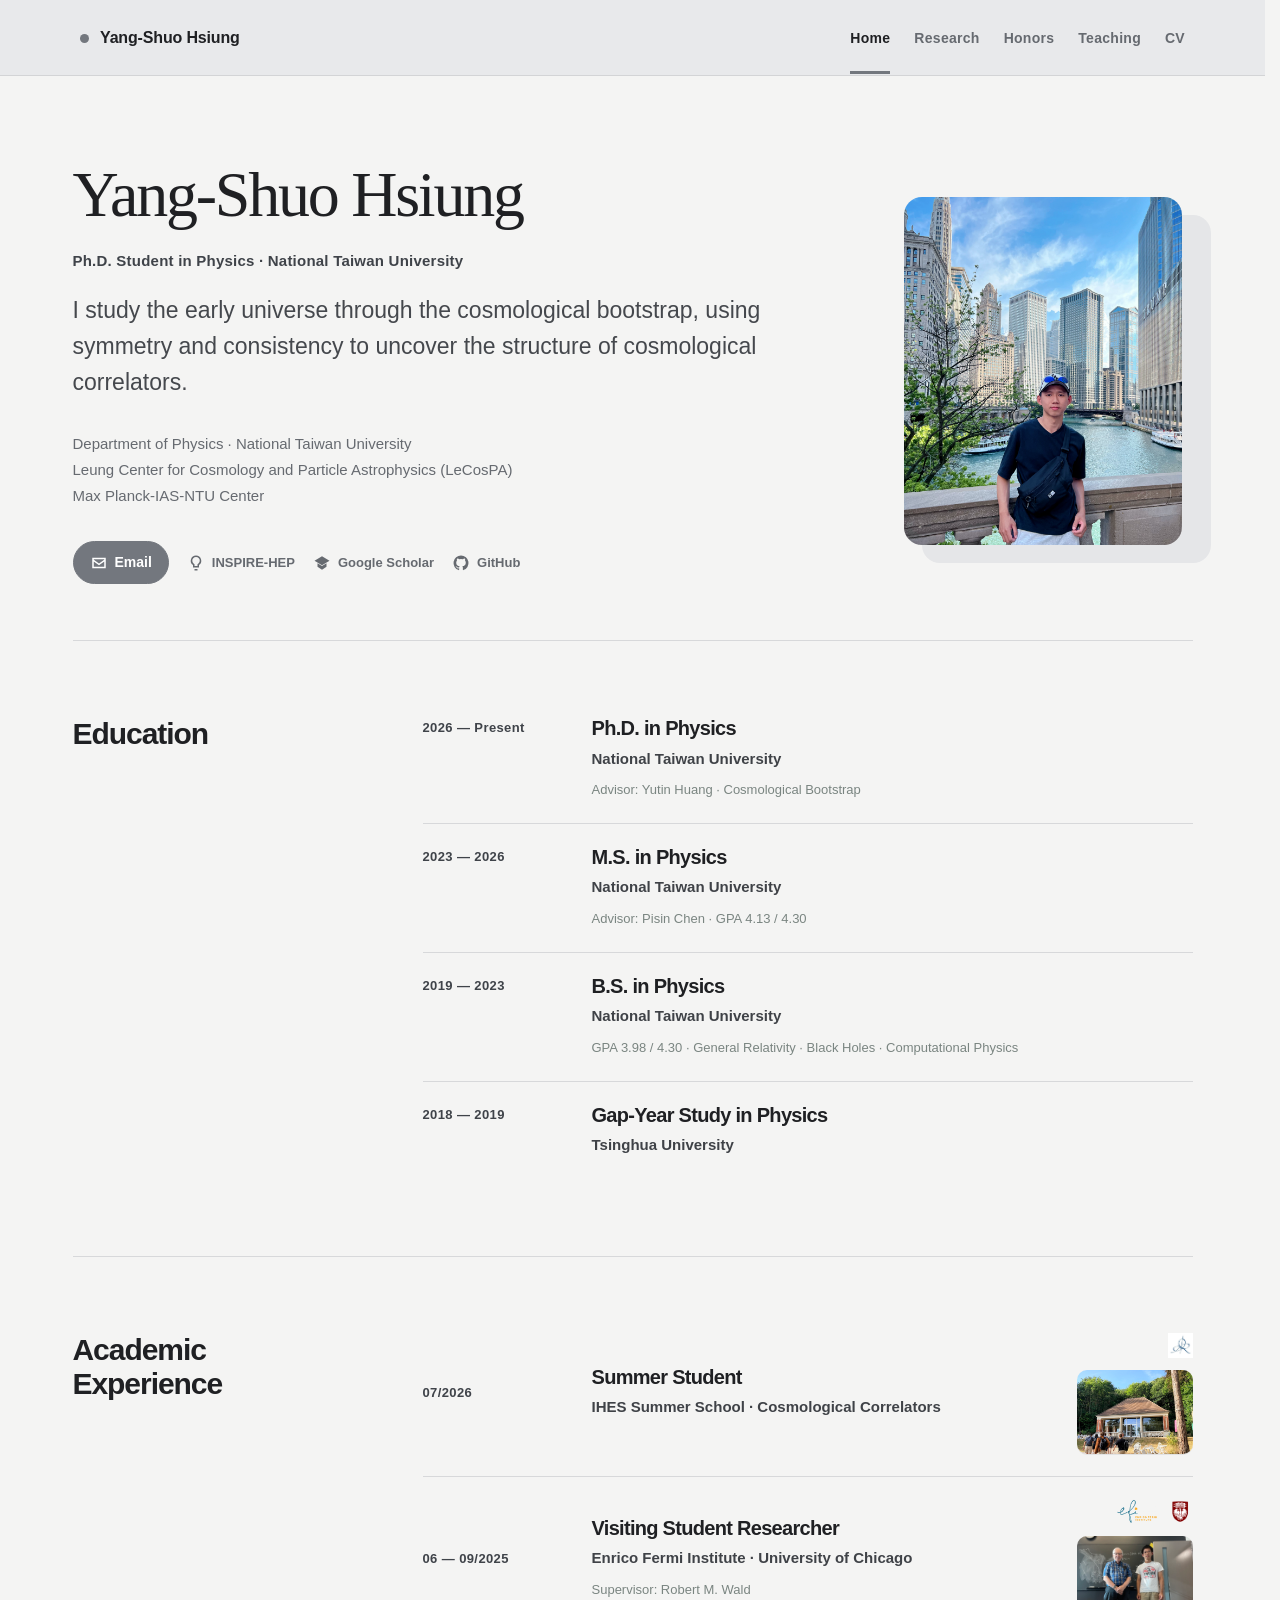
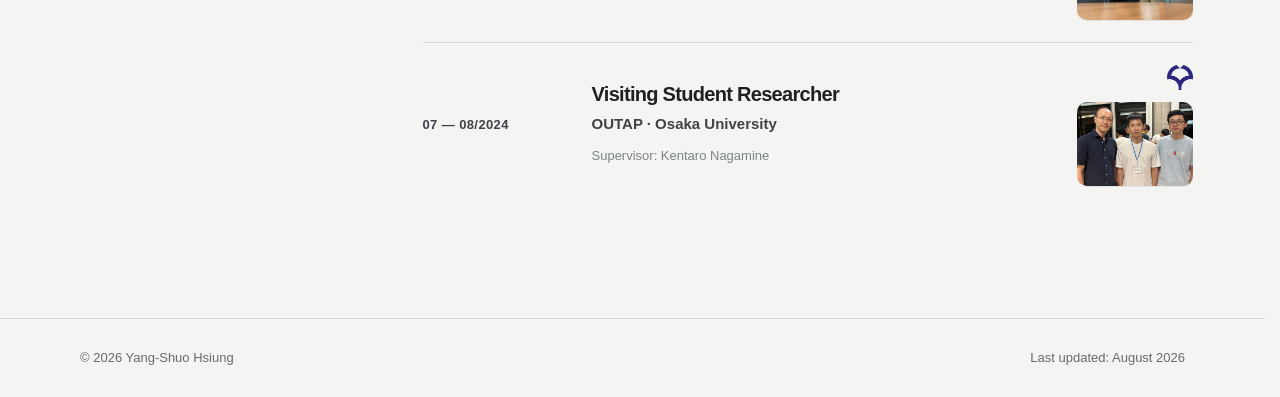
==== index.html @ 0e53c03a "Add accessible image previews and simplify research" ====
<!DOCTYPE html>
<html lang="en">
<head>
    <meta charset="UTF-8">
    <meta name="viewport" content="width=device-width, initial-scale=1.0">
    <meta name="description" content="Yang-Shuo Hsiung — theoretical physics, cosmological bootstrap, quantum field theory, and gravity.">
    <link rel="canonical" href="https://physhsiung.github.io/">
    <meta property="og:type" content="website">
    <meta property="og:title" content="Yang-Shuo Hsiung | Theoretical Physics &amp; Cosmology">
    <meta property="og:description" content="Ph.D. student working on cosmological bootstrap, quantum field theory, and gravity.">
    <meta property="og:url" content="https://physhsiung.github.io/">
    <meta property="og:image" content="https://physhsiung.github.io/images/home/profile.png">
    <meta name="twitter:card" content="summary">
    <title>Yang-Shuo Hsiung</title>
    <link rel="stylesheet" href="style.css?v=20260807-1">
    <script src="site.js?v=20260807-1" defer></script>
</head>
<body>
<a class="skip-link" href="#main-content">Skip to content</a>
<header class="site-header">
    <a href="/" class="site-name">Yang-Shuo Hsiung</a>
    <nav class="navbar" aria-label="Main navigation">
        <a href="/" class="is-active" aria-current="page">Home</a>
        <a href="research.html">Research</a>
        <a href="honors.html">Honors</a>
        <a href="teaching.html">Teaching</a>
        <a href="cv.html">CV</a>
    </nav>
</header>

<main class="content" id="main-content">
    <section class="hero">
        <div class="hero-text">
            <h1>Yang-Shuo Hsiung</h1>
            <p class="academic-role">Ph.D. Student in Physics · National Taiwan University</p>
            <p class="hero-lead">I study the early universe through the cosmological bootstrap, using symmetry and consistency to uncover the structure of cosmological correlators.</p>
            <p class="hero-meta">
                Department of Physics · National Taiwan University<br>
                Leung Center for Cosmology and Particle Astrophysics (LeCosPA)<br>
                Max Planck-IAS-NTU Center
            </p>
            <div class="link-row profile-links">
                <a class="button primary icon-link" href="mailto:physhsiung@gmail.com"><svg viewBox="0 0 24 24" aria-hidden="true"><path d="M3 5h18v14H3V5Zm2 2v.5l7 5 7-5V7H5Zm14 10V10l-7 5-7-5v7h14Z"/></svg><span>Email</span></a>
                <a class="icon-link" href="https://inspirehep.net/authors/3087508?ui-citation-summary=true" aria-label="INSPIRE-HEP profile"><svg viewBox="0 0 24 24" aria-hidden="true"><path d="M12 2a7 7 0 0 0-4 12.74V18h8v-3.26A7 7 0 0 0 12 2Zm2 11.56V16h-4v-2.44l-.9-.6A5 5 0 1 1 14.9 13l-.9.56ZM10 20h4v2h-4v-2Z"/></svg><span>INSPIRE-HEP</span></a>
                <a class="icon-link" href="https://scholar.google.com/citations?user=X8Riyq4AAAAJ&amp;hl=en" aria-label="Google Scholar profile"><svg viewBox="0 0 24 24" aria-hidden="true"><path d="m12 3 10 6-10 6L2 9l10-6Zm-6 9.4V17l6 4 6-4v-4.6l-6 3.6-6-3.6Z"/></svg><span>Google Scholar</span></a>
                <a class="icon-link" href="https://github.com/physhsiung" aria-label="GitHub profile"><svg viewBox="0 0 24 24" aria-hidden="true"><path d="M12 2a10 10 0 0 0-3.16 19.49c.5.09.68-.22.68-.48v-1.87c-2.78.6-3.37-1.18-3.37-1.18-.45-1.16-1.11-1.47-1.11-1.47-.91-.62.07-.61.07-.61 1 .07 1.54 1.03 1.54 1.03.9 1.53 2.34 1.09 2.91.83.09-.65.35-1.09.64-1.34-2.22-.25-4.56-1.11-4.56-4.94 0-1.09.39-1.98 1.03-2.68-.1-.25-.45-1.27.1-2.64 0 0 .84-.27 2.75 1.02A9.58 9.58 0 0 1 12 6.82a9.6 9.6 0 0 1 2.5.34c1.91-1.29 2.75-1.02 2.75-1.02.55 1.37.2 2.39.1 2.64.64.7 1.03 1.59 1.03 2.68 0 3.84-2.34 4.68-4.57 4.93.36.31.68.92.68 1.86v2.76c0 .27.18.58.69.48A10 10 0 0 0 12 2Z"/></svg><span>GitHub</span></a>
            </div>
        </div>
        <div class="profile-wrap">
            <img src="images/home/profile.png" class="profile-photo" alt="Portrait of Yang-Shuo Hsiung">
        </div>
    </section>

    <section class="profile-section">
        <header class="profile-section-heading">
            <h2>Education</h2>
        </header>
        <div class="resume-list">
            <article class="resume-item">
                <time>2026 — Present</time>
                <div><h3>Ph.D. in Physics</h3><p class="resume-institution">National Taiwan University</p><p class="resume-detail">Advisor: Yutin Huang · Cosmological Bootstrap</p></div>
            </article>
            <article class="resume-item">
                <time>2023 — 2026</time>
                <div><h3>M.S. in Physics</h3><p class="resume-institution">National Taiwan University</p><p class="resume-detail">Advisor: Pisin Chen · GPA 4.13 / 4.30</p></div>
            </article>
            <article class="resume-item">
                <time>2019 — 2023</time>
                <div><h3>B.S. in Physics</h3><p class="resume-institution">National Taiwan University</p><p class="resume-detail">GPA 3.98 / 4.30 · General Relativity · Black Holes · Computational Physics</p></div>
            </article>
            <article class="resume-item">
                <time>2018 — 2019</time>
                <div><h3>Gap-Year Study in Physics</h3><p class="resume-institution">Tsinghua University</p></div>
            </article>
        </div>
    </section>

    <section class="profile-section">
        <header class="profile-section-heading">
            <h2>Academic Experience</h2>
        </header>
        <div class="resume-list experience-list">
            <article class="resume-item has-experience-photo" tabindex="0">
                <time>07/2026</time>
                <div><h3>Summer Student</h3><p class="resume-institution">IHES Summer School · Cosmological Correlators</p></div>
                <div class="experience-media"><div class="experience-logos"><img src="images/home/IHES_logo.jpeg" alt="IHES logo"></div><button class="experience-photo-button" type="button" data-lightbox data-lightbox-src="images/home/ihes-lecture-hall.jpg" aria-label="View the IHES summer school photo larger"><img class="experience-photo" src="images/home/ihes-lecture-hall.jpg" width="900" height="1200" loading="lazy" alt="Participants approaching the IHES conference center"></button></div>
            </article>
            <article class="resume-item has-experience-photo" tabindex="0">
                <time>06 — 09/2025</time>
                <div><h3>Visiting Student Researcher</h3><p class="resume-institution">Enrico Fermi Institute · University of Chicago</p><p class="resume-detail">Supervisor: Robert M. Wald</p></div>
                <div class="experience-media"><div class="experience-logos two-logos"><img src="images/home/EFI_logo.png" alt="Enrico Fermi Institute logo"><img src="images/home/UChicago_logo.png" alt="University of Chicago logo"></div><button class="experience-photo-button" type="button" data-lightbox data-lightbox-src="images/home/ucts-wald.jpg" aria-label="View the University of Chicago photo larger"><img class="experience-photo" src="images/home/ucts-wald.jpg" width="1200" height="900" loading="lazy" alt="Yang-Shuo Hsiung with Robert Wald at the University of Chicago"></button></div>
            </article>
            <article class="resume-item has-experience-photo" tabindex="0">
                <time>07 — 08/2024</time>
                <div><h3>Visiting Student Researcher</h3><p class="resume-institution">OUTAP · Osaka University</p><p class="resume-detail">Supervisor: Kentaro Nagamine</p></div>
                <div class="experience-media"><div class="experience-logos"><img src="images/home/OsakaU_logo.png" alt="Osaka University logo"></div><button class="experience-photo-button" type="button" data-lightbox data-lightbox-src="images/home/osaka-outap-group.jpg" aria-label="View the Osaka University photo larger"><img class="experience-photo" src="images/home/osaka-outap-group.jpg" width="900" height="1200" loading="lazy" alt="Yang-Shuo Hsiung with the OUTAP group at Osaka University"></button></div>
            </article>
        </div>
    </section>
</main>

<footer class="site-footer"><span>© 2026 Yang-Shuo Hsiung</span><span>Last updated: August 2026</span></footer>
</body>
</html>
---- style.css ----
:root {
    --ink: #1f2023;
    --muted: #666a70;
    --paper: #f4f4f3;
    --surface: #ffffff;
    --line: #d7d8da;
    --accent: #73777e;
    --accent-dark: #3f4349;
    --accent-soft: #e5e6e8;
    --warm: #d58c52;
    --max-width: 1120px;
}

* { box-sizing: border-box; }

html {
    scroll-behavior: smooth;
    scrollbar-gutter: stable;
}

body {
    margin: 0;
    min-height: 100vh;
    background: var(--paper);
    color: var(--ink);
    font-family: Inter, ui-sans-serif, -apple-system, BlinkMacSystemFont, "Segoe UI", sans-serif;
    font-size: 17px;
    line-height: 1.7;
}

a {
    color: var(--accent-dark);
    text-decoration-thickness: 1px;
    text-underline-offset: 4px;
}

a:hover { color: var(--accent); }

.skip-link {
    position: fixed;
    top: 10px;
    left: 10px;
    z-index: 100;
    padding: 9px 14px;
    border-radius: 8px;
    background: var(--ink);
    color: white;
    font-size: 13px;
    font-weight: 750;
    text-decoration: none;
    transform: translateY(-160%);
}

.skip-link:focus { color: white; transform: translateY(0); }

a:focus-visible,
.honor-row:focus-visible {
    outline: 3px solid #4f5967;
    outline-offset: 4px;
}

.site-header {
    position: sticky;
    top: 0;
    z-index: 20;
    display: flex;
    align-items: center;
    justify-content: space-between;
    gap: 28px;
    min-height: 76px;
    padding: 0 max(28px, calc((100vw - var(--max-width)) / 2));
    background: rgba(231, 232, 234, .94);
    border-bottom: 1px solid rgba(31, 32, 35, .1);
    backdrop-filter: blur(16px);
    -webkit-backdrop-filter: blur(16px);
}

.site-name {
    color: var(--ink);
    font-size: 16px;
    font-weight: 760;
    letter-spacing: -.01em;
    text-decoration: none;
    white-space: nowrap;
}

.site-name::before {
    display: inline-block;
    width: 9px;
    height: 9px;
    margin-right: 11px;
    background: var(--accent);
    border-radius: 50%;
    content: "";
}

.navbar { display: flex; align-items: center; gap: 24px; }

.navbar a {
    position: relative;
    padding: 26px 0 23px;
    color: var(--muted);
    font-size: 14px;
    font-weight: 650;
    letter-spacing: .02em;
    text-decoration: none;
}

.navbar a:hover,
.navbar a.is-active { color: var(--ink); }

.navbar a.is-active::after {
    position: absolute;
    right: 0;
    bottom: 0;
    left: 0;
    height: 3px;
    background: var(--accent);
    content: "";
}

.content {
    width: min(var(--max-width), calc(100% - 56px));
    margin: 0 auto;
    padding: 82px 0 110px;
}

.hero {
    display: grid;
    grid-template-columns: minmax(0, 1.45fr) minmax(260px, .55fr);
    align-items: center;
    gap: 72px;
    min-height: 420px;
    padding-bottom: 56px;
    border-bottom: 1px solid var(--line);
}

.profile-wrap { position: relative; justify-self: end; }

.profile-wrap::before {
    position: absolute;
    inset: 18px -18px -18px 18px;
    z-index: -1;
    background: var(--accent-soft);
    border-radius: 18px;
    content: "";
}

.profile-photo {
    display: block;
    width: min(100%, 278px);
    aspect-ratio: 4 / 5;
    object-fit: cover;
    border-radius: 18px;
}

.eyebrow {
    margin: 0 0 18px;
    color: var(--accent);
    font-size: 13px;
    font-weight: 800;
    letter-spacing: .13em;
    text-transform: uppercase;
}

h1, h2, h3 { line-height: 1.16; letter-spacing: -.035em; }

h1 {
    max-width: 800px;
    margin: 0 0 26px;
    font-family: Georgia, "Times New Roman", serif;
    font-size: clamp(54px, 7vw, 88px);
    font-weight: 500;
}

.hero-text h1 {
    max-width: none;
    font-size: clamp(44px, 5vw, 66px);
    white-space: nowrap;
}

.academic-role {
    margin: -10px 0 18px;
    color: var(--accent-dark);
    font-size: 15px;
    font-weight: 750;
    letter-spacing: .015em;
}

.page-title { font-size: clamp(48px, 6vw, 74px); }

h2 { margin: 0 0 18px; font-size: clamp(28px, 3vw, 38px); }
h3 { margin: 0 0 9px; font-size: 20px; }

p { margin: 0 0 20px; }

.hero-lead {
    max-width: 690px;
    margin-bottom: 30px;
    color: #45484d;
    font-size: clamp(19px, 2vw, 23px);
    line-height: 1.58;
}

.hero-meta { color: var(--muted); font-size: 15px; line-height: 1.75; }

.link-row { display: flex; flex-wrap: wrap; gap: 11px; margin-top: 32px; }

.profile-links { align-items: center; gap: 18px; }

.icon-link {
    display: inline-flex;
    align-items: center;
    gap: 7px;
    color: var(--muted);
    font-size: 13px;
    font-weight: 700;
    text-decoration: none;
}

.icon-link svg { width: 18px; height: 18px; fill: currentColor; flex: 0 0 auto; }
.icon-link:hover { color: var(--ink); text-decoration: none; }
.button.icon-link { color: white; }

.button,
.section-tabs a {
    display: inline-flex;
    align-items: center;
    min-height: 43px;
    padding: 8px 16px;
    border: 1px solid var(--line);
    border-radius: 999px;
    background: var(--surface);
    color: var(--ink);
    font-size: 14px;
    font-weight: 700;
    text-decoration: none;
    transition: transform 150ms ease, border-color 150ms ease, background 150ms ease;
}

.button:hover,
.section-tabs a:hover {
    border-color: #aebbb5;
    color: var(--ink);
    transform: translateY(-2px);
}

.button.primary { border-color: var(--accent); background: var(--accent); color: white; }

.home-section {
    display: grid;
    grid-template-columns: 220px minmax(0, 1fr);
    gap: 80px;
    padding: 76px 0 0;
}

.home-section + .home-section { margin-top: 76px; border-top: 1px solid var(--line); }

.section-kicker { color: var(--accent); font-size: 13px; font-weight: 800; letter-spacing: .12em; text-transform: uppercase; }
.section-copy { max-width: 760px; }
.section-copy p { color: #45484d; font-size: 19px; }

.focus-grid {
    display: grid;
    grid-template-columns: repeat(2, minmax(0, 1fr));
    gap: 18px;
}

.focus-card,
.list-item,
.publication-card {
    padding: 28px;
    background: var(--surface);
    border: 1px solid var(--line);
    border-radius: 14px;
}

.focus-card p,
.list-item p,
.publication-card p { margin: 0; color: var(--muted); font-size: 15px; }

/* Profile / resume sections */

.profile-section {
    display: grid;
    grid-template-columns: 280px minmax(0, 1fr);
    gap: 70px;
    padding: 76px 0 0;
}

.profile-section + .profile-section { margin-top: 76px; border-top: 1px solid var(--line); }
.profile-section-heading h2 { margin-top: 0; font-size: 30px; }
.resume-list { display: grid; }

.resume-item {
    display: grid;
    grid-template-columns: 145px minmax(0, 1fr);
    gap: 24px;
    padding: 22px 0;
    border-top: 1px solid var(--line);
}

.resume-item:first-child { border-top: 0; padding-top: 0; }
.resume-item time { color: var(--accent-dark); font-size: 13px; font-weight: 800; letter-spacing: .03em; }
.resume-item h3 { margin-bottom: 5px; }
.resume-item p { margin: 0; color: var(--muted); font-size: 15px; }
.resume-item .resume-institution { color: #3f4247; font-weight: 600; }
.resume-item .resume-detail { margin-top: 8px; color: #7a8581; font-size: 13px; }

.experience-list .has-experience-photo {
    position: relative;
    grid-template-columns: 145px minmax(0, 1fr) 140px;
    align-items: center;
    transition: background-color .2s ease;
}

.experience-list .has-experience-photo:focus-visible { outline: 2px solid var(--accent); outline-offset: 5px; }
.experience-media { display: grid; justify-items: end; gap: 11px; }
.experience-logos { display: flex; align-items: center; justify-content: flex-end; width: 116px; height: 26px; }
.experience-logos.two-logos { gap: 10px; }
.experience-logos img { display: block; width: auto; max-width: 116px; height: 25px; object-fit: contain; }
.experience-logos.two-logos img:first-child { max-width: 72px; }
.experience-logos.two-logos img:last-child { width: 25px; }
.experience-photo-button {
    display: block;
    width: 116px;
    height: 84px;
    padding: 0;
    border: 0;
    border-radius: 10px;
    background: transparent;
    cursor: zoom-in;
}

.experience-photo {
    width: 116px;
    height: 84px;
    object-fit: cover;
    border-radius: 10px;
    box-shadow: 0 1px 0 rgba(25, 27, 30, .08);
    transform-origin: right center;
    transition: transform .25s ease, box-shadow .25s ease;
    will-change: transform;
}

.experience-photo-button:hover .experience-photo,
.experience-photo-button:focus-visible .experience-photo {
    position: relative;
    z-index: 4;
    box-shadow: 0 18px 45px rgba(25, 27, 30, .2);
    transform: scale(2.15);
}

.experience-grid { display: grid; grid-template-columns: repeat(2, minmax(0, 1fr)); gap: 14px; }

.experience-card {
    min-height: 175px;
    padding: 24px;
    background: var(--surface);
    border: 1px solid var(--line);
    border-radius: 14px;
}

.experience-card span { color: var(--accent); font-size: 12px; font-weight: 800; letter-spacing: .06em; text-transform: uppercase; }
.experience-card h3 { margin-top: 24px; }
.experience-card p { margin: 0; color: var(--muted); font-size: 14px; }

.page-header { max-width: 790px; padding-bottom: 58px; }
.compact-page-header { padding-bottom: 54px; }
.section-intro { color: var(--muted); font-size: 20px; line-height: 1.65; }
.section-tabs { display: flex; flex-wrap: wrap; gap: 10px; margin-top: 30px; }

.research-block { padding: 62px 0; border-top: 1px solid var(--line); scroll-margin-top: 74px; }
.section-label { margin-bottom: 12px; color: var(--accent); font-size: 13px; font-weight: 800; letter-spacing: .12em; text-transform: uppercase; }
.item-list { display: grid; gap: 18px; margin-top: 32px; }
.list-item { display: grid; grid-template-columns: 190px minmax(0, 1fr); gap: 32px; }
.list-item h3 { font-family: Georgia, "Times New Roman", serif; font-size: 25px; font-weight: 500; }
.list-item.featured { border-color: #bfc1c5; box-shadow: inset 4px 0 0 var(--accent); }
.status { display: inline-block; margin-bottom: 14px; color: var(--accent); font-size: 12px; font-weight: 800; letter-spacing: .1em; text-transform: uppercase; }

.trajectory-intro { max-width: 780px; margin: 0 0 36px; color: var(--muted); font-size: 18px; }
.research-timeline { position: relative; display: grid; gap: 30px; padding-left: 34px; }
.research-timeline::before {
    position: absolute;
    top: 24px;
    bottom: 24px;
    left: 8px;
    width: 1px;
    background: var(--line);
    content: "";
}
.research-topic { position: relative; }
.research-topic::before {
    position: absolute;
    top: 38px;
    left: -32px;
    width: 11px;
    height: 11px;
    border: 3px solid var(--paper);
    border-radius: 50%;
    background: #a4a7ac;
    box-shadow: 0 0 0 1px var(--line);
    content: "";
}
.research-topic.featured::before { background: var(--accent-dark); }
.research-topic { display: grid; grid-template-columns: minmax(260px, .8fr) minmax(0, 1.2fr); background: var(--surface); border: 1px solid var(--line); border-radius: 18px; }
.research-topic.featured { border-color: #b8babf; box-shadow: 0 14px 34px rgba(31, 32, 35, .08); }
.research-topic:nth-child(even) { grid-template-columns: minmax(0, 1.2fr) minmax(260px, .8fr); }
.research-topic:nth-child(even) > .research-visual { order: 2; }
.research-visual { display: grid; grid-template-rows: minmax(300px, 1fr) auto; min-width: 0; margin: 0; overflow: hidden; border-radius: 17px 0 0 17px; background: var(--paper); }
.research-topic:nth-child(even) > .research-visual { border-radius: 0 17px 17px 0; }
.research-image-button { display: block; width: 100%; height: 100%; padding: 0; overflow: hidden; border: 0; background: transparent; cursor: zoom-in; }
.research-image-button:focus-visible { outline: 3px solid var(--accent); outline-offset: -5px; }
.research-visual img { display: block; width: 100%; height: 100%; min-height: 360px; object-fit: cover; }
.research-visual figcaption { padding: 12px 15px; border-top: 1px solid var(--line); color: var(--muted); font-size: 12px; line-height: 1.5; }
.research-visual figcaption a { font-weight: 700; white-space: nowrap; }
.research-topic-copy { align-self: center; max-width: 850px; padding: 38px; }
.research-topic-copy h3 { margin-bottom: 15px; font-family: Georgia, "Times New Roman", serif; font-size: 31px; font-weight: 500; }
.research-topic-copy > p { color: var(--muted); }
.project-meta { display: flex; flex-wrap: wrap; align-items: center; justify-content: space-between; gap: 10px 18px; margin-bottom: 15px; }
.project-meta time { color: var(--accent-dark); font-size: 12px; font-weight: 800; letter-spacing: .045em; }
.project-state { color: var(--accent); font-size: 12px; font-weight: 800; letter-spacing: .1em; text-transform: uppercase; }
.past-project .project-state { color: #8a8d92; }
.project-advisor { margin-top: 18px; color: var(--accent-dark) !important; font-size: 13px; font-weight: 700; }


.tags { display: flex; flex-wrap: wrap; gap: 7px; margin-top: 18px; }
.tags span,
.type-label {
    padding: 4px 9px;
    border-radius: 999px;
    background: var(--accent-soft);
    color: var(--accent-dark);
    font-size: 12px;
    font-weight: 700;
}

.result-list { margin: 18px 0 0; padding-left: 20px; color: var(--muted); font-size: 15px; }
.result-list li { margin-bottom: 7px; }

.citation-list { display: grid; gap: 0; margin-top: 28px; }
.citation-list > p,
.citation-entry {
    margin: 0;
    padding: 22px 0;
    border-top: 1px solid var(--line);
    color: #474a4f;
}
.citation-list > :last-child { border-bottom: 1px solid var(--line); }
.citation-note { display: inline-block; min-width: 82px; color: var(--accent-dark); font-size: 13px; font-weight: 800; }
.citation-list strong { color: var(--ink); }
.resource-link { display: inline-block; margin-left: 7px; font-size: 12px; font-weight: 750; white-space: nowrap; }

.publication-list-modern { margin-top: 28px; border-top: 1px solid var(--line); }
.publication-entry { display: grid; grid-template-columns: 82px minmax(0, 1fr); gap: 24px; padding: 28px 0; border-bottom: 1px solid var(--line); }
.publication-year { color: var(--accent-dark); font-size: 13px; font-weight: 800; }
.publication-entry h3 { margin-bottom: 8px; font-family: Georgia, "Times New Roman", serif; font-size: 23px; font-weight: 500; }
.publication-entry p { margin: 0; color: var(--muted); font-size: 14px; }
.publication-links { display: flex; flex-wrap: wrap; gap: 9px; margin-top: 16px; }
.publication-links a { padding: 5px 10px; border: 1px solid var(--line); border-radius: 999px; background: var(--surface); font-size: 12px; font-weight: 800; text-decoration: none; }
.publication-links a:hover { border-color: #aeb1b6; color: var(--ink); }

.honors-compact-list p { display: grid; grid-template-columns: 90px minmax(0, 1fr); gap: 20px; }

/* Interactive honors */

.honors-layout { display: grid; grid-template-columns: minmax(0, 1fr) 390px; align-items: start; gap: 54px; }
.honors-interactive-list { border-top: 1px solid var(--line); }

.honor-row {
    display: grid;
    grid-template-columns: 82px minmax(0, 1fr);
    gap: 16px;
    width: 100%;
    padding: 20px 12px;
    background: transparent;
    border: 0;
    border-bottom: 1px solid var(--line);
    color: var(--ink);
    font: inherit;
    text-align: left;
    cursor: default;
    transition: color 150ms ease;
}

.honor-row span { color: var(--accent-dark); font-size: 12px; font-weight: 800; }
.honor-row strong { font-size: 15px; line-height: 1.45; }
.honor-row:hover, .honor-row:focus-visible, .honor-row.is-selected { color: var(--accent-dark); }
.honor-row:hover strong, .honor-row:focus-visible strong, .honor-row.is-selected strong { text-decoration: underline; text-decoration-color: #aeb1b6; text-decoration-thickness: 2px; text-underline-offset: 5px; }
.honor-preview { position: sticky; top: 112px; }

.honor-media { margin-bottom: 25px; overflow: hidden; border: 1px solid var(--line); border-radius: 14px; background: var(--surface); }
.honor-media[hidden] { display: none; }
.honor-media button { display: block; width: 100%; padding: 0; border: 0; background: transparent; cursor: zoom-in; }
.honor-media img { display: block; width: 100%; max-height: 390px; object-fit: contain; background: #efefed; }

.honor-photo-placeholder {
    display: grid;
    place-items: center;
    aspect-ratio: 4 / 3;
    margin-bottom: 28px;
    overflow: hidden;
    background: linear-gradient(145deg, #555960, #898d94);
    border-radius: 16px;
    color: rgba(255,255,255,.64);
    text-align: center;
}

.honor-photo-placeholder span { font-family: Georgia, "Times New Roman", serif; font-size: 24px; line-height: 1.25; }
.honor-photo-placeholder.has-photo { background-position: center; background-size: cover; }
.honor-photo-placeholder.has-photo span { display: none; }
.honor-preview h2 { font-family: Georgia, "Times New Roman", serif; font-size: 30px; font-weight: 500; }
.honor-preview > p:last-child { color: var(--muted); }

.honor-description { display: grid; gap: 4px; margin-top: 22px; }
.honor-description p { margin: 0; }
#honor-note,
#honor-context { color: var(--muted); font-size: 17px; font-weight: 400; line-height: 1.55; }
.honor-actions { display: flex; flex-wrap: wrap; gap: 10px 16px; margin-top: 20px; }
.honor-actions a { font-size: 12px; font-weight: 750; }
.honor-actions [hidden] { display: none; }

/* Shared full-size image viewer */

.image-lightbox {
    width: min(94vw, 1440px);
    max-width: none;
    max-height: 94vh;
    padding: 0;
    overflow: visible;
    border: 0;
    background: transparent;
}
.image-lightbox::backdrop { background: rgba(20, 22, 25, .88); backdrop-filter: blur(5px); }
.lightbox-frame { position: relative; display: grid; justify-items: center; gap: 12px; }
.lightbox-image { display: block; max-width: 92vw; max-height: 84vh; border-radius: 10px; box-shadow: 0 24px 70px rgba(0, 0, 0, .42); object-fit: contain; }
.lightbox-close {
    position: absolute;
    z-index: 2;
    top: 10px;
    right: 10px;
    display: grid;
    width: 42px;
    height: 42px;
    padding: 0;
    place-items: center;
    border: 1px solid rgba(255, 255, 255, .55);
    border-radius: 50%;
    background: rgba(20, 22, 25, .76);
    color: white;
    font: 300 30px/1 Arial, sans-serif;
    cursor: pointer;
}
.lightbox-close:hover, .lightbox-close:focus-visible { background: white; color: #202226; outline: none; }
.lightbox-hint { margin: 0; color: rgba(255, 255, 255, .82); font-size: 13px; letter-spacing: .02em; }

/* Teaching and outreach */

.teaching-section { display: grid; grid-template-columns: 280px minmax(0, 1fr); gap: 70px; padding: 60px 0; border-top: 1px solid var(--line); }
.teaching-section > h2 { margin: 0; font-size: 30px; }
.three-up { grid-template-columns: repeat(3, minmax(0, 1fr)); }
.outreach-list { display: grid; grid-template-columns: repeat(2, minmax(0, 1fr)); gap: 0 44px; }
.outreach-list article { display: grid; grid-template-columns: 75px minmax(0, 1fr); gap: 15px; padding: 22px 0; border-top: 1px solid var(--line); }
.outreach-list time { color: var(--accent-dark); font-size: 12px; font-weight: 800; }
.outreach-list h3 { font-size: 18px; }
.outreach-list p { margin: 0; color: var(--muted); font-size: 14px; }

.cv-panel {
    display: grid;
    grid-template-columns: minmax(0, 1fr) auto;
    align-items: center;
    gap: 30px;
    padding: 34px;
    background: var(--surface);
    border: 1px solid var(--line);
    border-radius: 14px;
}
.cv-panel p { margin: 7px 0 0; color: var(--muted); }

.cv-summary { display: grid; grid-template-columns: repeat(3, minmax(0, 1fr)); gap: 14px; margin-bottom: 24px; }
.cv-summary article { min-height: 180px; padding: 26px; background: var(--surface); border: 1px solid var(--line); border-radius: 14px; }
.cv-summary span { color: var(--accent); font-size: 12px; font-weight: 800; letter-spacing: .08em; text-transform: uppercase; }
.cv-summary h2 { margin: 28px 0 8px; font-family: Georgia, "Times New Roman", serif; font-size: 24px; font-weight: 500; }
.cv-summary p { margin: 0; color: var(--muted); font-size: 14px; }

.site-footer {
    display: flex;
    justify-content: space-between;
    gap: 24px;
    padding: 28px max(28px, calc((100vw - var(--max-width)) / 2));
    border-top: 1px solid var(--line);
    color: var(--muted);
    font-size: 13px;
}

@media (max-width: 780px) {
    .site-header { min-height: auto; padding: 14px 20px 0; flex-direction: column; align-items: flex-start; gap: 4px; }
    .navbar { width: 100%; justify-content: space-between; gap: 8px; overflow-x: auto; }
    .navbar a { flex: 0 0 auto; padding: 10px 0 12px; font-size: 12px; }
    .content { width: min(100% - 40px, var(--max-width)); padding: 54px 0 78px; }
    .hero { grid-template-columns: 1fr; gap: 46px; min-height: 0; padding-bottom: 64px; }
    .profile-wrap { order: -1; justify-self: start; }
    .profile-photo { width: 190px; }
    h1 { font-size: clamp(48px, 15vw, 68px); }
    .hero-text h1 { font-size: clamp(35px, 10.2vw, 42px); white-space: nowrap; }
    .academic-role { margin-top: -6px; font-size: 13px; }
    .profile-links { gap: 14px 18px; }
    .icon-link span { position: absolute; width: 1px; height: 1px; overflow: hidden; clip: rect(0 0 0 0); }
    .button.icon-link span { position: static; width: auto; height: auto; overflow: visible; clip: auto; }
    .home-section { grid-template-columns: 1fr; gap: 22px; padding-top: 54px; }
    .home-section + .home-section { margin-top: 54px; }
    .focus-grid { grid-template-columns: 1fr; }
    .profile-section { grid-template-columns: 1fr; gap: 26px; padding-top: 54px; }
    .profile-section + .profile-section { margin-top: 54px; }
    .resume-item, .experience-list .has-experience-photo { grid-template-columns: 1fr; gap: 7px; }
    .experience-media { justify-items: start; width: 100%; margin-top: 12px; }
    .experience-logos { justify-content: flex-start; width: 100%; }
    .experience-photo-button { width: 100%; height: auto; }
    .experience-photo { width: 100%; height: auto; aspect-ratio: 16 / 9; transform: none; }
    .experience-photo-button:hover .experience-photo,
    .experience-photo-button:focus-visible .experience-photo { transform: none; }
    .experience-grid, .three-up { grid-template-columns: 1fr; }
    .trajectory-intro { font-size: 16px; }
    .research-timeline { padding-left: 24px; }
    .research-timeline::before { left: 5px; }
    .research-topic::before { left: -24px; }
    .research-topic, .research-topic:nth-child(even) { grid-template-columns: 1fr; }
    .research-topic:nth-child(even) > .research-visual { order: 0; }
    .research-visual, .research-topic:nth-child(even) > .research-visual { grid-template-rows: auto auto; border-radius: 17px 17px 0 0; }
    .research-visual img { height: auto; min-height: 0; aspect-ratio: 1.45 / 1; }
    .research-topic-copy { padding: 24px; }
    .research-topic-copy h3 { font-size: 26px; }
    .publication-entry { grid-template-columns: 1fr; gap: 8px; }
    .list-item { grid-template-columns: 1fr; gap: 16px; padding: 23px; }
    .honors-compact-list p { grid-template-columns: 1fr; gap: 4px; }
    .honors-layout { grid-template-columns: 1fr; gap: 36px; }
    .honor-preview { position: static; grid-column: 1 / -1; margin: 16px 0 4px; padding: 20px; border: 1px solid var(--line); border-radius: 12px; background: var(--surface); }
    .honor-preview h2 { font-size: 25px; }
    .honor-media { margin-bottom: 20px; }
    .honor-media img { max-height: 430px; }
    .honor-photo-placeholder { aspect-ratio: 16 / 9; }
    .teaching-section { grid-template-columns: 1fr; gap: 24px; }
    .outreach-list { grid-template-columns: 1fr; }
    .cv-panel { grid-template-columns: 1fr; }
    .cv-summary { grid-template-columns: 1fr; }
    .site-footer { flex-direction: column; gap: 4px; }
}

@media (prefers-reduced-motion: reduce) {
    html { scroll-behavior: auto; }
    .button, .section-tabs a { transition: none; }
}
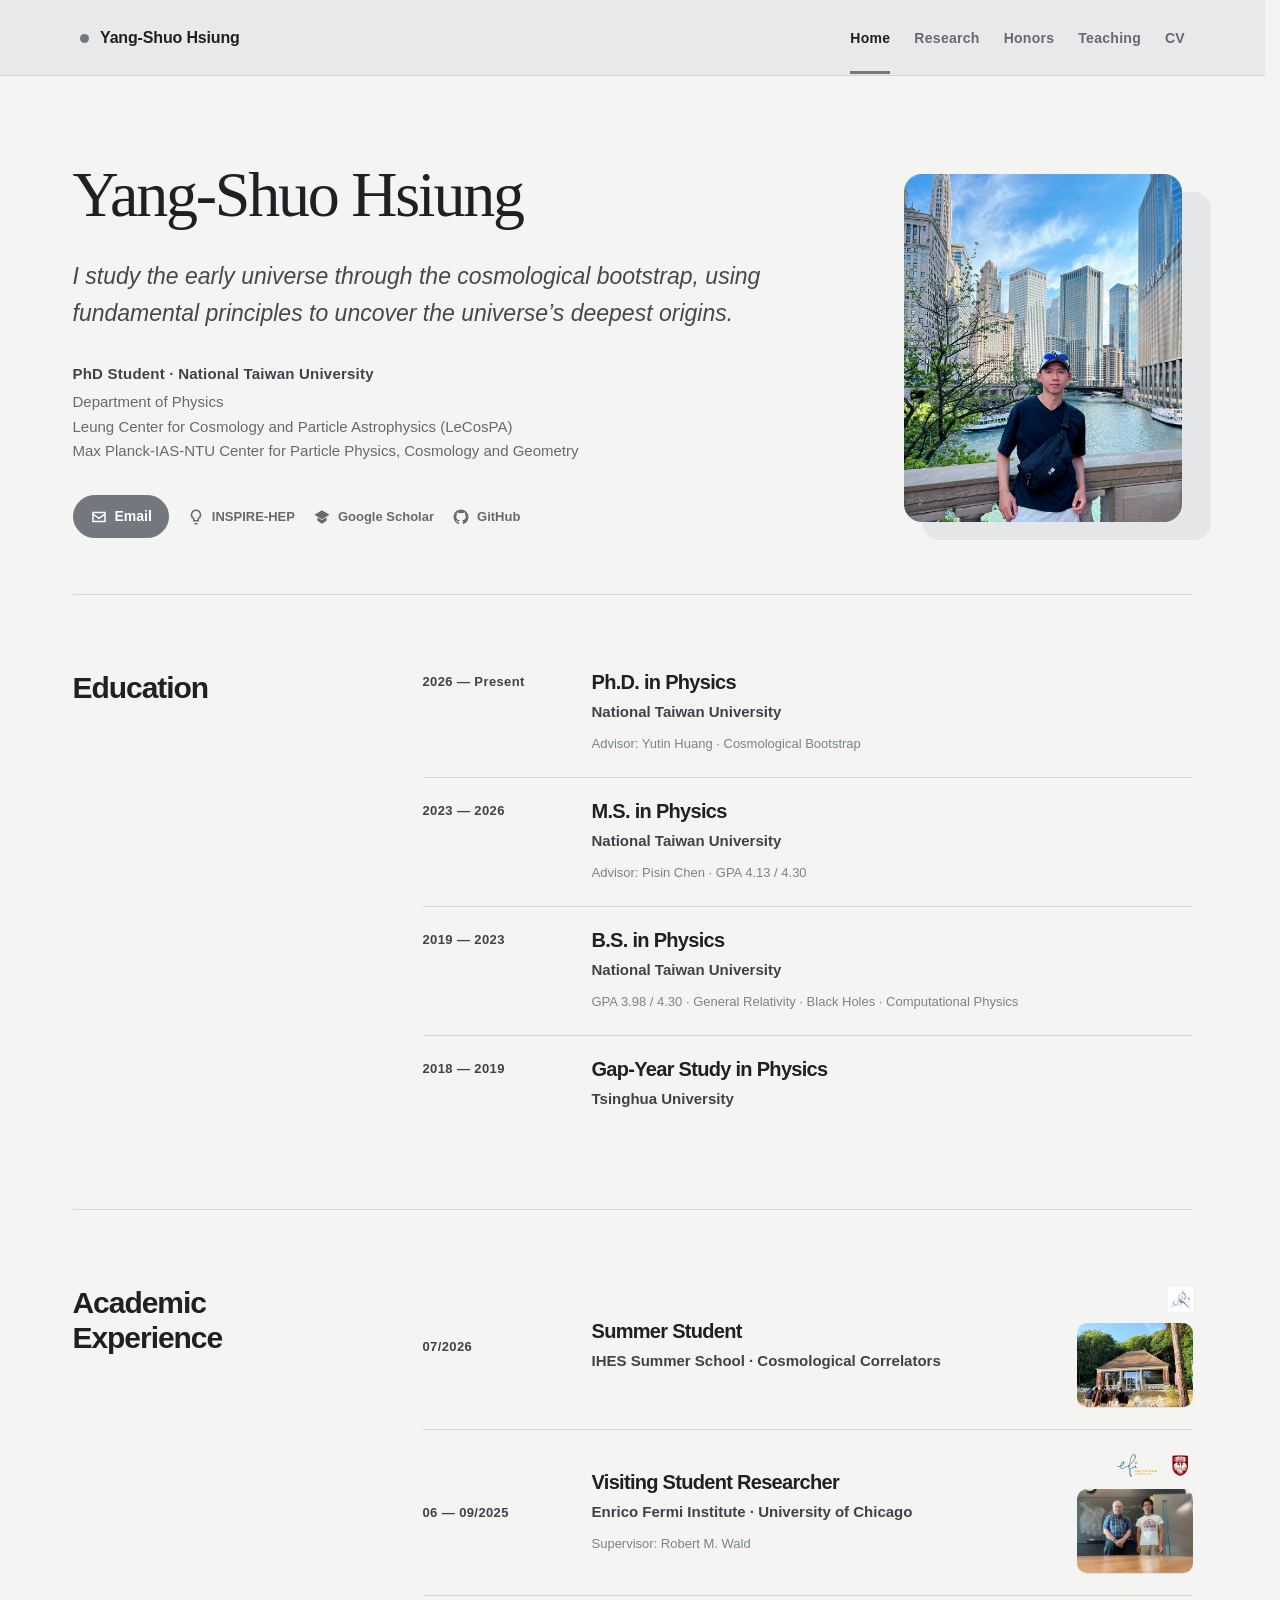
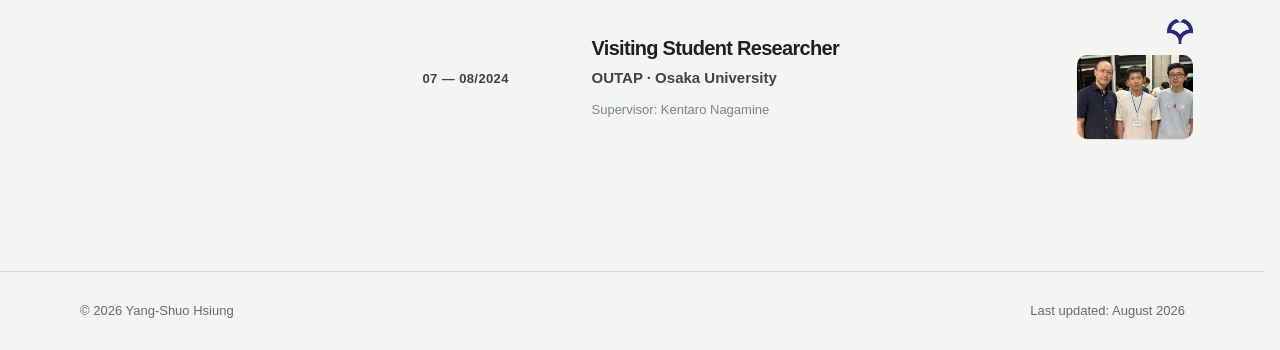
==== commit b923a95c: "Refine home introduction and affiliations" ====
--- a/index.html
+++ b/index.html
@@ -12,7 +12,7 @@
     <meta property="og:image" content="https://physhsiung.github.io/images/home/profile.png">
     <meta name="twitter:card" content="summary">
     <title>Yang-Shuo Hsiung</title>
-    <link rel="stylesheet" href="style.css?v=20260807-1">
+    <link rel="stylesheet" href="style.css?v=20260807-3">
     <script src="site.js?v=20260807-1" defer></script>
 </head>
 <body>
@@ -32,13 +32,15 @@
     <section class="hero">
         <div class="hero-text">
             <h1>Yang-Shuo Hsiung</h1>
-            <p class="academic-role">Ph.D. Student in Physics · National Taiwan University</p>
-            <p class="hero-lead">I study the early universe through the cosmological bootstrap, using symmetry and consistency to uncover the structure of cosmological correlators.</p>
-            <p class="hero-meta">
-                Department of Physics · National Taiwan University<br>
-                Leung Center for Cosmology and Particle Astrophysics (LeCosPA)<br>
-                Max Planck-IAS-NTU Center
-            </p>
+            <p class="hero-lead">I study the early universe through the cosmological bootstrap, using fundamental principles to uncover the universe’s deepest origins.</p>
+            <div class="hero-affiliation">
+                <p class="academic-role">PhD Student · National Taiwan University</p>
+                <p class="hero-meta">
+                    Department of Physics<br>
+                    Leung Center for Cosmology and Particle Astrophysics (LeCosPA)<br>
+                    Max Planck-IAS-NTU Center for Particle Physics, Cosmology and Geometry
+                </p>
+            </div>
             <div class="link-row profile-links">
                 <a class="button primary icon-link" href="mailto:physhsiung@gmail.com"><svg viewBox="0 0 24 24" aria-hidden="true"><path d="M3 5h18v14H3V5Zm2 2v.5l7 5 7-5V7H5Zm14 10V10l-7 5-7-5v7h14Z"/></svg><span>Email</span></a>
                 <a class="icon-link" href="https://inspirehep.net/authors/3087508?ui-citation-summary=true" aria-label="INSPIRE-HEP profile"><svg viewBox="0 0 24 24" aria-hidden="true"><path d="M12 2a7 7 0 0 0-4 12.74V18h8v-3.26A7 7 0 0 0 12 2Zm2 11.56V16h-4v-2.44l-.9-.6A5 5 0 1 1 14.9 13l-.9.56ZM10 20h4v2h-4v-2Z"/></svg><span>INSPIRE-HEP</span></a>
--- a/style.css
+++ b/style.css
@@ -180,7 +180,7 @@
 }
 
 .academic-role {
-    margin: -10px 0 18px;
+    margin: 0 0 4px;
     color: var(--accent-dark);
     font-size: 15px;
     font-weight: 750;
@@ -199,10 +199,12 @@
     margin-bottom: 30px;
     color: #45484d;
     font-size: clamp(19px, 2vw, 23px);
+    font-style: italic;
     line-height: 1.58;
 }
 
-.hero-meta { color: var(--muted); font-size: 15px; line-height: 1.75; }
+.hero-affiliation { display: grid; gap: 0; }
+.hero-meta { margin: 0; color: var(--muted); font-size: 15px; line-height: 1.62; }
 
 .link-row { display: flex; flex-wrap: wrap; gap: 11px; margin-top: 32px; }
 
@@ -517,7 +519,7 @@
 #honor-note,
 #honor-context { color: var(--muted); font-size: 17px; font-weight: 400; line-height: 1.55; }
 .honor-actions { display: flex; flex-wrap: wrap; gap: 10px 16px; margin-top: 20px; }
-.honor-actions a { font-size: 12px; font-weight: 750; }
+.honor-actions a { font-size: 12px; font-weight: 750; overflow-wrap: anywhere; }
 .honor-actions [hidden] { display: none; }
 
 /* Shared full-size image viewer */
@@ -603,7 +605,7 @@
     .profile-photo { width: 190px; }
     h1 { font-size: clamp(48px, 15vw, 68px); }
     .hero-text h1 { font-size: clamp(35px, 10.2vw, 42px); white-space: nowrap; }
-    .academic-role { margin-top: -6px; font-size: 13px; }
+    .academic-role { font-size: 13px; }
     .profile-links { gap: 14px 18px; }
     .icon-link span { position: absolute; width: 1px; height: 1px; overflow: hidden; clip: rect(0 0 0 0); }
     .button.icon-link span { position: static; width: auto; height: auto; overflow: visible; clip: auto; }
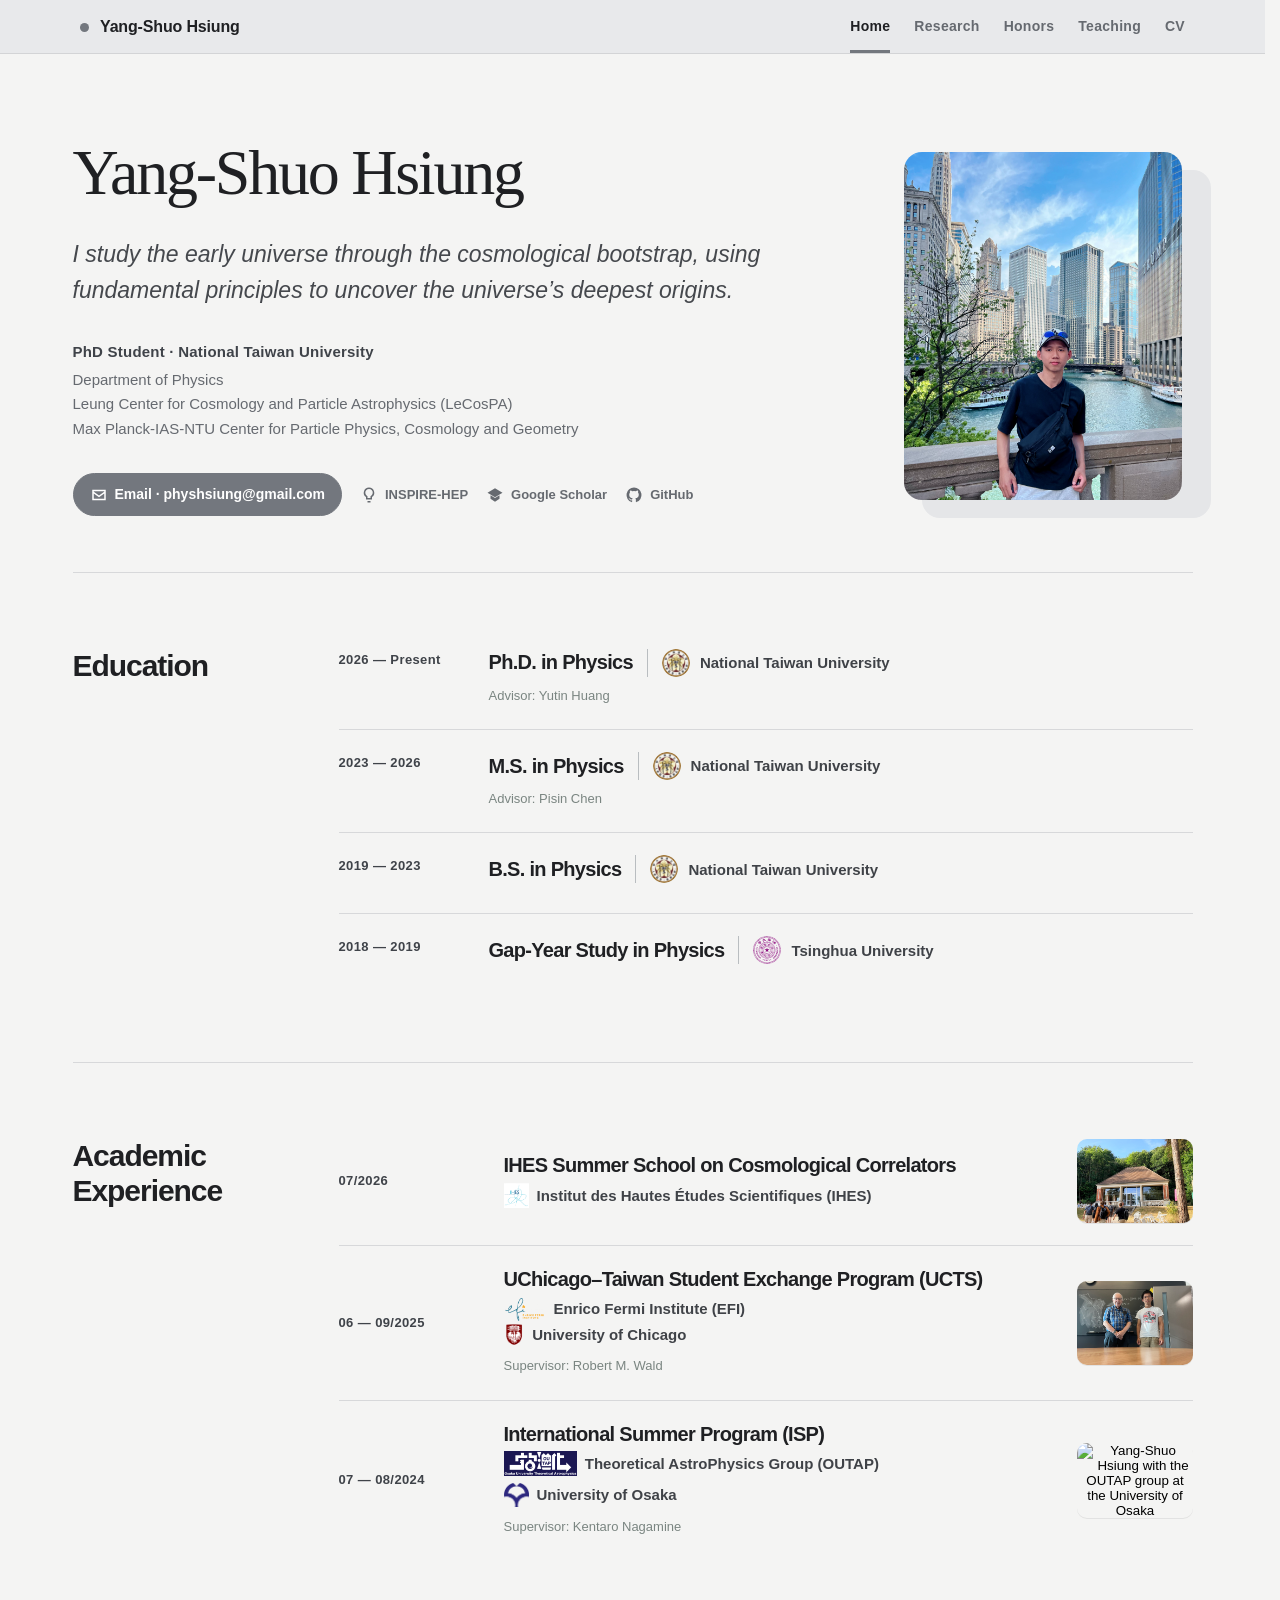
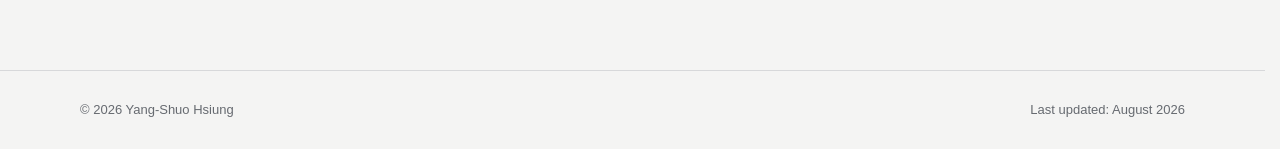
==== commit cb35876d: "Refine academic website content and layout" ====
--- a/index.html
+++ b/index.html
@@ -12,7 +12,7 @@
     <meta property="og:image" content="https://physhsiung.github.io/images/home/profile.png">
     <meta name="twitter:card" content="summary">
     <title>Yang-Shuo Hsiung</title>
-    <link rel="stylesheet" href="style.css?v=20260807-3">
+    <link rel="stylesheet" href="style.css?v=20260808-11">
     <script src="site.js?v=20260807-1" defer></script>
 </head>
 <body>
@@ -42,14 +42,14 @@
                 </p>
             </div>
             <div class="link-row profile-links">
-                <a class="button primary icon-link" href="mailto:physhsiung@gmail.com"><svg viewBox="0 0 24 24" aria-hidden="true"><path d="M3 5h18v14H3V5Zm2 2v.5l7 5 7-5V7H5Zm14 10V10l-7 5-7-5v7h14Z"/></svg><span>Email</span></a>
+                <a class="button primary icon-link" href="mailto:physhsiung@gmail.com"><svg viewBox="0 0 24 24" aria-hidden="true"><path d="M3 5h18v14H3V5Zm2 2v.5l7 5 7-5V7H5Zm14 10V10l-7 5-7-5v7h14Z"/></svg><span>Email · physhsiung@gmail.com</span></a>
                 <a class="icon-link" href="https://inspirehep.net/authors/3087508?ui-citation-summary=true" aria-label="INSPIRE-HEP profile"><svg viewBox="0 0 24 24" aria-hidden="true"><path d="M12 2a7 7 0 0 0-4 12.74V18h8v-3.26A7 7 0 0 0 12 2Zm2 11.56V16h-4v-2.44l-.9-.6A5 5 0 1 1 14.9 13l-.9.56ZM10 20h4v2h-4v-2Z"/></svg><span>INSPIRE-HEP</span></a>
                 <a class="icon-link" href="https://scholar.google.com/citations?user=X8Riyq4AAAAJ&amp;hl=en" aria-label="Google Scholar profile"><svg viewBox="0 0 24 24" aria-hidden="true"><path d="m12 3 10 6-10 6L2 9l10-6Zm-6 9.4V17l6 4 6-4v-4.6l-6 3.6-6-3.6Z"/></svg><span>Google Scholar</span></a>
                 <a class="icon-link" href="https://github.com/physhsiung" aria-label="GitHub profile"><svg viewBox="0 0 24 24" aria-hidden="true"><path d="M12 2a10 10 0 0 0-3.16 19.49c.5.09.68-.22.68-.48v-1.87c-2.78.6-3.37-1.18-3.37-1.18-.45-1.16-1.11-1.47-1.11-1.47-.91-.62.07-.61.07-.61 1 .07 1.54 1.03 1.54 1.03.9 1.53 2.34 1.09 2.91.83.09-.65.35-1.09.64-1.34-2.22-.25-4.56-1.11-4.56-4.94 0-1.09.39-1.98 1.03-2.68-.1-.25-.45-1.27.1-2.64 0 0 .84-.27 2.75 1.02A9.58 9.58 0 0 1 12 6.82a9.6 9.6 0 0 1 2.5.34c1.91-1.29 2.75-1.02 2.75-1.02.55 1.37.2 2.39.1 2.64.64.7 1.03 1.59 1.03 2.68 0 3.84-2.34 4.68-4.57 4.93.36.31.68.92.68 1.86v2.76c0 .27.18.58.69.48A10 10 0 0 0 12 2Z"/></svg><span>GitHub</span></a>
             </div>
         </div>
         <div class="profile-wrap">
-            <img src="images/home/profile.png" class="profile-photo" alt="Portrait of Yang-Shuo Hsiung">
+            <img src="images/home/main_profile.png" class="profile-photo" alt="Portrait of Yang-Shuo Hsiung">
         </div>
     </section>
 
@@ -60,19 +60,19 @@
         <div class="resume-list">
             <article class="resume-item">
                 <time>2026 — Present</time>
-                <div><h3>Ph.D. in Physics</h3><p class="resume-institution">National Taiwan University</p><p class="resume-detail">Advisor: Yutin Huang · Cosmological Bootstrap</p></div>
+                <div><div class="degree-line"><h3>Ph.D. in Physics</h3><p class="resume-institution institution-with-logo"><span class="institution-logo"><img src="images/home/NTU_logo.jpg" alt=""></span><span>National Taiwan University</span></p></div><p class="resume-detail">Advisor: Yutin Huang</p></div>
             </article>
             <article class="resume-item">
                 <time>2023 — 2026</time>
-                <div><h3>M.S. in Physics</h3><p class="resume-institution">National Taiwan University</p><p class="resume-detail">Advisor: Pisin Chen · GPA 4.13 / 4.30</p></div>
+                <div><div class="degree-line"><h3>M.S. in Physics</h3><p class="resume-institution institution-with-logo"><span class="institution-logo"><img src="images/home/NTU_logo.jpg" alt=""></span><span>National Taiwan University</span></p></div><p class="resume-detail">Advisor: Pisin Chen</p></div>
             </article>
             <article class="resume-item">
                 <time>2019 — 2023</time>
-                <div><h3>B.S. in Physics</h3><p class="resume-institution">National Taiwan University</p><p class="resume-detail">GPA 3.98 / 4.30 · General Relativity · Black Holes · Computational Physics</p></div>
+                <div><div class="degree-line"><h3>B.S. in Physics</h3><p class="resume-institution institution-with-logo"><span class="institution-logo"><img src="images/home/NTU_logo.jpg" alt=""></span><span>National Taiwan University</span></p></div><p class="resume-detail"></p></div>
             </article>
             <article class="resume-item">
                 <time>2018 — 2019</time>
-                <div><h3>Gap-Year Study in Physics</h3><p class="resume-institution">Tsinghua University</p></div>
+                <div><div class="degree-line"><h3>Gap-Year Study in Physics</h3><p class="resume-institution institution-with-logo"><span class="institution-logo"><img src="images/home/THU_logo.svg" alt=""></span><span>Tsinghua University</span></p></div></div>
             </article>
         </div>
     </section>
@@ -84,18 +84,43 @@
         <div class="resume-list experience-list">
             <article class="resume-item has-experience-photo" tabindex="0">
                 <time>07/2026</time>
-                <div><h3>Summer Student</h3><p class="resume-institution">IHES Summer School · Cosmological Correlators</p></div>
-                <div class="experience-media"><div class="experience-logos"><img src="images/home/IHES_logo.jpeg" alt="IHES logo"></div><button class="experience-photo-button" type="button" data-lightbox data-lightbox-src="images/home/ihes-lecture-hall.jpg" aria-label="View the IHES summer school photo larger"><img class="experience-photo" src="images/home/ihes-lecture-hall.jpg" width="900" height="1200" loading="lazy" alt="Participants approaching the IHES conference center"></button></div>
+                <div><h3>IHES Summer School on Cosmological Correlators</h3>
+                    <p class="resume-institution experience-institution">
+                        <span class="institution-unit">
+                            <img src="images/home/IHES_logo.png" alt="IHES logo">
+                            <span>Institut des Hautes Études Scientifiques (IHES)</span>
+                        </span>
+                    </p>
+                </div>
+                <div class="experience-media"><button class="experience-photo-button" type="button" data-lightbox data-lightbox-src="images/home/2026_IHES_lecture_hall.jpg" aria-label="View the IHES summer school photo larger"><img class="experience-photo" src="images/home/2026_IHES_lecture_hall.jpg" width="900" height="1200" loading="lazy" alt="Participants approaching the IHES conference center"></button></div>
             </article>
             <article class="resume-item has-experience-photo" tabindex="0">
                 <time>06 — 09/2025</time>
-                <div><h3>Visiting Student Researcher</h3><p class="resume-institution">Enrico Fermi Institute · University of Chicago</p><p class="resume-detail">Supervisor: Robert M. Wald</p></div>
-                <div class="experience-media"><div class="experience-logos two-logos"><img src="images/home/EFI_logo.png" alt="Enrico Fermi Institute logo"><img src="images/home/UChicago_logo.png" alt="University of Chicago logo"></div><button class="experience-photo-button" type="button" data-lightbox data-lightbox-src="images/home/ucts-wald.jpg" aria-label="View the University of Chicago photo larger"><img class="experience-photo" src="images/home/ucts-wald.jpg" width="1200" height="900" loading="lazy" alt="Yang-Shuo Hsiung with Robert Wald at the University of Chicago"></button></div>
+                <div><h3>UChicago–Taiwan Student Exchange Program (UCTS)</h3>
+                    <p class="resume-institution experience-institution">
+                        <span class="institution-unit">
+                            <img src="images/home/UChicago-EFI_logo.png" alt="Enrico Fermi Institute logo">
+                            <span>Enrico Fermi Institute (EFI)</span>
+                        </span>
+                    </p>
+                    <p class="resume-institution experience-institution">
+                        <span class="institution-unit">
+                            <img src="images/home/UChicago_logo.png" alt="University of Chicago logo">
+                            <span>University of Chicago</span>
+                        </span>
+                    </p>
+                    <p class="resume-detail">Supervisor: Robert M. Wald</p>
+                </div>
+                <div class="experience-media">
+                    <button class="experience-photo-button" type="button" data-lightbox data-lightbox-src="images/home/2025_UCTS_Wald.jpg" aria-label="View the University of Chicago photo larger">
+                        <img class="experience-photo" src="images/home/2025_UCTS_Wald.jpg" width="1200" height="900" loading="lazy" alt="Yang-Shuo Hsiung with Robert Wald at the University of Chicago">
+                    </button>
+                </div>
             </article>
             <article class="resume-item has-experience-photo" tabindex="0">
                 <time>07 — 08/2024</time>
-                <div><h3>Visiting Student Researcher</h3><p class="resume-institution">OUTAP · Osaka University</p><p class="resume-detail">Supervisor: Kentaro Nagamine</p></div>
-                <div class="experience-media"><div class="experience-logos"><img src="images/home/OsakaU_logo.png" alt="Osaka University logo"></div><button class="experience-photo-button" type="button" data-lightbox data-lightbox-src="images/home/osaka-outap-group.jpg" aria-label="View the Osaka University photo larger"><img class="experience-photo" src="images/home/osaka-outap-group.jpg" width="900" height="1200" loading="lazy" alt="Yang-Shuo Hsiung with the OUTAP group at Osaka University"></button></div>
+                <div><h3>International Summer Program (ISP)</h3><p class="resume-institution experience-institution"><span class="institution-unit"><img src="images/home/UOsaka-OUTAP_logo.png" alt="OUTAP logo"><span>Theoretical AstroPhysics Group (OUTAP)</span></span><span class="institution-unit institution-unit-secondary"><img class="institution-seal" src="images/home/UOsaka_logo.png" alt="University of Osaka logo"><span>University of Osaka</span></span></p><p class="resume-detail">Supervisor: Kentaro Nagamine</p></div>
+                <div class="experience-media"><button class="experience-photo-button" type="button" data-lightbox data-lightbox-src="images/home/2024_UOsaka-OUTAP_group.jpg" aria-label="View the University of Osaka photo larger"><img class="experience-photo" src="images/home/2024_UOsaka-OUTAP_group.jpg" width="900" height="1200" loading="lazy" alt="Yang-Shuo Hsiung with the OUTAP group at the University of Osaka"></button></div>
             </article>
         </div>
     </section>
--- a/style.css
+++ b/style.css
@@ -30,9 +30,14 @@
 
 a {
     color: var(--accent-dark);
+    cursor: pointer;
     text-decoration-thickness: 1px;
     text-underline-offset: 4px;
 }
+
+button,
+[role="button"],
+[data-lightbox] { cursor: pointer; }
 
 a:hover { color: var(--accent); }
 
@@ -285,8 +290,8 @@
 
 .profile-section {
     display: grid;
-    grid-template-columns: 280px minmax(0, 1fr);
-    gap: 70px;
+    grid-template-columns: 220px minmax(0, 1fr);
+    gap: 46px;
     padding: 76px 0 0;
 }
 
@@ -296,8 +301,8 @@
 
 .resume-item {
     display: grid;
-    grid-template-columns: 145px minmax(0, 1fr);
-    gap: 24px;
+    grid-template-columns: 130px minmax(0, 1fr);
+    gap: 20px;
     padding: 22px 0;
     border-top: 1px solid var(--line);
 }
@@ -308,6 +313,12 @@
 .resume-item p { margin: 0; color: var(--muted); font-size: 15px; }
 .resume-item .resume-institution { color: #3f4247; font-weight: 600; }
 .resume-item .resume-detail { margin-top: 8px; color: #7a8581; font-size: 13px; }
+.degree-line { display: flex; flex-wrap: nowrap; align-items: center; gap: 14px; }
+.degree-line h3 { flex: 0 0 auto; margin: 0; white-space: nowrap; }
+.institution-with-logo { display: flex; flex: 0 0 auto; align-items: center; gap: 10px; padding-left: 14px; border-left: 1px solid #b9bdc0; white-space: nowrap; }
+.institution-logo { display: inline-flex; flex: 0 0 28px; width: 28px; height: 28px; overflow: hidden; align-items: center; justify-content: center; border-radius: 50%; }
+.institution-logo img { display: block; width: 100%; height: 100%; object-fit: contain; mix-blend-mode: multiply; }
+.institution-logo-wide img { object-fit: cover; }
 
 .experience-list .has-experience-photo {
     position: relative;
@@ -317,12 +328,11 @@
 }
 
 .experience-list .has-experience-photo:focus-visible { outline: 2px solid var(--accent); outline-offset: 5px; }
-.experience-media { display: grid; justify-items: end; gap: 11px; }
-.experience-logos { display: flex; align-items: center; justify-content: flex-end; width: 116px; height: 26px; }
-.experience-logos.two-logos { gap: 10px; }
-.experience-logos img { display: block; width: auto; max-width: 116px; height: 25px; object-fit: contain; }
-.experience-logos.two-logos img:first-child { max-width: 72px; }
-.experience-logos.two-logos img:last-child { width: 25px; }
+.experience-media { display: grid; justify-items: end; }
+.experience-institution { display: grid; align-items: center; gap: 6px; }
+.institution-unit { display: inline-flex; align-items: center; gap: 8px; white-space: nowrap; }
+.institution-unit img { display: block; width: auto; max-width: 76px; height: 25px; object-fit: contain; }
+.institution-unit img.institution-seal { width: 25px; }
 .experience-photo-button {
     display: block;
     width: 116px;
@@ -331,7 +341,7 @@
     border: 0;
     border-radius: 10px;
     background: transparent;
-    cursor: zoom-in;
+    cursor: pointer;
 }
 
 .experience-photo {
@@ -405,15 +415,15 @@
     content: "";
 }
 .research-topic.featured::before { background: var(--accent-dark); }
-.research-topic { display: grid; grid-template-columns: minmax(260px, .8fr) minmax(0, 1.2fr); background: var(--surface); border: 1px solid var(--line); border-radius: 18px; }
+.research-topic { display: grid; grid-template-columns: minmax(260px, .8fr) minmax(0, 1.2fr); height: 480px; overflow: hidden; background: var(--surface); border: 1px solid var(--line); border-radius: 18px; }
 .research-topic.featured { border-color: #b8babf; box-shadow: 0 14px 34px rgba(31, 32, 35, .08); }
 .research-topic:nth-child(even) { grid-template-columns: minmax(0, 1.2fr) minmax(260px, .8fr); }
 .research-topic:nth-child(even) > .research-visual { order: 2; }
-.research-visual { display: grid; grid-template-rows: minmax(300px, 1fr) auto; min-width: 0; margin: 0; overflow: hidden; border-radius: 17px 0 0 17px; background: var(--paper); }
+.research-visual { display: grid; grid-template-rows: minmax(0, 1fr); min-width: 0; min-height: 0; max-height: 100%; margin: 0; overflow: hidden; border-radius: 17px 0 0 17px; background: var(--paper); }
 .research-topic:nth-child(even) > .research-visual { border-radius: 0 17px 17px 0; }
-.research-image-button { display: block; width: 100%; height: 100%; padding: 0; overflow: hidden; border: 0; background: transparent; cursor: zoom-in; }
+.research-image-button { display: block; width: 100%; height: 100%; padding: 0; overflow: hidden; border: 0; background: transparent; cursor: pointer; }
 .research-image-button:focus-visible { outline: 3px solid var(--accent); outline-offset: -5px; }
-.research-visual img { display: block; width: 100%; height: 100%; min-height: 360px; object-fit: cover; }
+.research-visual img { display: block; width: 100%; height: 100%; min-height: 0; max-height: 100%; object-fit: cover; }
 .research-visual figcaption { padding: 12px 15px; border-top: 1px solid var(--line); color: var(--muted); font-size: 12px; line-height: 1.5; }
 .research-visual figcaption a { font-weight: 700; white-space: nowrap; }
 .research-topic-copy { align-self: center; max-width: 850px; padding: 38px; }
@@ -423,7 +433,7 @@
 .project-meta time { color: var(--accent-dark); font-size: 12px; font-weight: 800; letter-spacing: .045em; }
 .project-state { color: var(--accent); font-size: 12px; font-weight: 800; letter-spacing: .1em; text-transform: uppercase; }
 .past-project .project-state { color: #8a8d92; }
-.project-advisor { margin-top: 18px; color: var(--accent-dark) !important; font-size: 13px; font-weight: 700; }
+.project-advisor { margin: -7px 0 18px; color: var(--accent-dark) !important; font-size: 13px; font-weight: 700; }
 
 
 .tags { display: flex; flex-wrap: wrap; gap: 7px; margin-top: 18px; }
@@ -453,20 +463,113 @@
 .citation-list strong { color: var(--ink); }
 .resource-link { display: inline-block; margin-left: 7px; font-size: 12px; font-weight: 750; white-space: nowrap; }
 
+.talk-list > p { display: grid; grid-template-columns: 82px minmax(0, 1fr); align-items: start; gap: 14px; }
+.talk-list > :first-child { border-top: 0; }
+.talk-list .citation-note { min-width: 0; padding-top: 4px; }
+.talk-list .type-label { white-space: nowrap; }
+.presentation-line { min-width: 0; }
+.presentation-photo-link { text-decoration: none; cursor: pointer; }
+.presentation-photo-link:hover { background: #d7d9dc; color: var(--ink); }
+.presentation-details { min-width: 0; }
+
 .publication-list-modern { margin-top: 28px; border-top: 1px solid var(--line); }
 .publication-entry { display: grid; grid-template-columns: 82px minmax(0, 1fr); gap: 24px; padding: 28px 0; border-bottom: 1px solid var(--line); }
 .publication-year { color: var(--accent-dark); font-size: 13px; font-weight: 800; }
 .publication-entry h3 { margin-bottom: 8px; font-family: Georgia, "Times New Roman", serif; font-size: 23px; font-weight: 500; }
+.publication-entry h3 a { color: inherit; text-decoration: none; }
+.publication-entry h3 a:hover { text-decoration: underline; text-underline-offset: 4px; }
 .publication-entry p { margin: 0; color: var(--muted); font-size: 14px; }
 .publication-links { display: flex; flex-wrap: wrap; gap: 9px; margin-top: 16px; }
 .publication-links a { padding: 5px 10px; border: 1px solid var(--line); border-radius: 999px; background: var(--surface); font-size: 12px; font-weight: 800; text-decoration: none; }
 .publication-links a:hover { border-color: #aeb1b6; color: var(--ink); }
 
+/* Research page refinements */
+
+.site-header { min-height: 51px; }
+.navbar a { padding-top: 15px; padding-bottom: 14px; }
+.research-page .content { padding-top: 36px; }
+.research-page-header { max-width: none; padding-bottom: 27px; }
+.research-page-header .page-title {
+    font-size: clamp(28px, 5.1vw, 68px);
+    letter-spacing: -.045em;
+    white-space: nowrap;
+}
+.compact-title-page .content { padding-top: 36px; }
+.compact-title-header {
+    max-width: none;
+    padding-bottom: 27px;
+    border-bottom: 1px solid var(--line);
+}
+.compact-title-header .page-title {
+    font-size: clamp(28px, 5.1vw, 68px);
+    letter-spacing: -.045em;
+    white-space: nowrap;
+}
+.compact-title-header + .research-block,
+.compact-title-header + .teaching-section { border-top: 0; }
+.compact-title-header + .honors-layout .honors-interactive-list { border-top: 0; }
+.research-page .trajectory-intro { max-width: none; }
+.research-page .publication-list-modern { border-top: 0; }
+.research-page .publication-entry { border-bottom: 0; }
+.research-page #presentations { border-top: 1px solid var(--line); }
+
+.research-carousel-stage { position: relative; isolation: isolate; width: 100%; height: 100%; min-height: 0; max-height: 100%; overflow: hidden; background: #e7e8ea; }
+.research-carousel-stage .research-slide {
+    position: absolute;
+    inset: 0;
+    z-index: 0;
+    opacity: 0;
+    transition: opacity 300ms ease;
+}
+.research-carousel-stage .research-slide.is-active { z-index: 1; opacity: 1; }
+.research-slide-count {
+    position: absolute;
+    right: 12px;
+    bottom: 12px;
+    z-index: 2;
+    padding: 5px 9px;
+    border-radius: 999px;
+    background: rgba(31, 32, 35, .76);
+    color: #fff;
+    font-size: 11px;
+    font-weight: 750;
+    letter-spacing: .04em;
+}
+
+.gallery-open { overflow: hidden; }
+.research-gallery[hidden] { display: none; }
+.research-gallery {
+    position: fixed;
+    inset: 0;
+    z-index: 100;
+    display: grid;
+    place-items: center;
+    padding: 28px;
+    background: rgba(18, 19, 21, .9);
+}
+.research-gallery-dialog {
+    position: relative;
+    display: grid;
+    grid-template-columns: auto minmax(0, 1fr) auto;
+    align-items: center;
+    width: min(1180px, 100%);
+    max-height: calc(100vh - 56px);
+    min-height: 0;
+    overflow: hidden;
+}
+.research-gallery figure { display: grid; grid-template-rows: auto auto; justify-items: center; width: 100%; min-width: 0; min-height: 0; margin: 0; overflow: hidden; }
+.research-gallery figure img { display: block; width: auto; height: auto; min-width: 0; min-height: 0; max-width: 100%; max-height: calc(100vh - 100px); object-fit: contain; }
+.research-gallery figcaption { display: flex; justify-content: space-between; gap: 20px; padding-top: 12px; color: #e4e5e7; font-size: 12px; }
+.research-gallery button { border: 0; color: #fff; background: rgba(255, 255, 255, .12); cursor: pointer; }
+.research-gallery button:hover { background: rgba(255, 255, 255, .2); }
+.research-gallery-arrow { width: 48px; height: 48px; margin: 12px; border-radius: 50%; font-size: 24px; }
+.research-gallery-close { position: absolute; top: 0; right: 0; z-index: 2; width: 44px; height: 44px; border-radius: 50%; font-size: 30px; line-height: 1; }
+
 .honors-compact-list p { display: grid; grid-template-columns: 90px minmax(0, 1fr); gap: 20px; }
 
 /* Interactive honors */
 
-.honors-layout { display: grid; grid-template-columns: minmax(0, 1fr) 390px; align-items: start; gap: 54px; }
+.honors-layout { display: grid; grid-template-columns: minmax(0, 1fr) 390px; align-items: start; gap: 54px; margin-top: 28px; }
 .honors-interactive-list { border-top: 1px solid var(--line); }
 
 .honor-row {
@@ -493,7 +596,7 @@
 
 .honor-media { margin-bottom: 25px; overflow: hidden; border: 1px solid var(--line); border-radius: 14px; background: var(--surface); }
 .honor-media[hidden] { display: none; }
-.honor-media button { display: block; width: 100%; padding: 0; border: 0; background: transparent; cursor: zoom-in; }
+.honor-media button { display: block; width: 100%; padding: 0; border: 0; background: transparent; cursor: pointer; }
 .honor-media img { display: block; width: 100%; max-height: 390px; object-fit: contain; background: #efefed; }
 
 .honor-photo-placeholder {
@@ -560,6 +663,17 @@
 
 .teaching-section { display: grid; grid-template-columns: 280px minmax(0, 1fr); gap: 70px; padding: 60px 0; border-top: 1px solid var(--line); }
 .teaching-section > h2 { margin: 0; font-size: 30px; }
+.teaching-section-heading h2 { margin: 0; font-size: 30px; }
+.teaching-section-heading p { margin: 7px 0 0; color: var(--muted); font-size: 14px; font-weight: 650; white-space: nowrap; }
+.teaching-page-header { max-width: none; }
+.teaching-page-header .page-title { font-size: clamp(27px, 5.5vw, 68px); white-space: nowrap; }
+.teaching-page .resume-item { grid-template-columns: 190px minmax(0, 1fr); }
+.teaching-page .resume-item time { white-space: nowrap; }
+.teaching-page .resume-item h3 span { margin: 0 7px; color: #9a9da2; font-weight: 500; }
+.tutoring-section { padding-top: 48px; padding-bottom: 48px; }
+.tutoring-list .resume-item { padding-top: 13px; padding-bottom: 13px; }
+.tutoring-list .resume-item h3 { margin-bottom: 1px; font-size: 20px; }
+.tutoring-list .resume-item p { font-size: 15px; font-weight: 500; }
 .three-up { grid-template-columns: repeat(3, minmax(0, 1fr)); }
 .outreach-list { display: grid; grid-template-columns: repeat(2, minmax(0, 1fr)); gap: 0 44px; }
 .outreach-list article { display: grid; grid-template-columns: 75px minmax(0, 1fr); gap: 15px; padding: 22px 0; border-top: 1px solid var(--line); }
@@ -572,12 +686,23 @@
     grid-template-columns: minmax(0, 1fr) auto;
     align-items: center;
     gap: 30px;
+    margin-top: 28px;
     padding: 34px;
     background: var(--surface);
     border: 1px solid var(--line);
     border-radius: 14px;
 }
-.cv-panel p { margin: 7px 0 0; color: var(--muted); }
+.cv-file-meta p {
+    margin: 0;
+    color: var(--muted);
+}
+
+.cv-file-meta p:first-child {
+    color: var(--ink);
+    font-weight: 700;
+}
+
+.cv-file-meta p + p { margin-top: 6px; }
 
 .cv-summary { display: grid; grid-template-columns: repeat(3, minmax(0, 1fr)); gap: 14px; margin-bottom: 24px; }
 .cv-summary article { min-height: 180px; padding: 26px; background: var(--surface); border: 1px solid var(--line); border-radius: 14px; }
@@ -615,8 +740,13 @@
     .profile-section { grid-template-columns: 1fr; gap: 26px; padding-top: 54px; }
     .profile-section + .profile-section { margin-top: 54px; }
     .resume-item, .experience-list .has-experience-photo { grid-template-columns: 1fr; gap: 7px; }
+    .teaching-page .resume-item { grid-template-columns: 1fr; }
+    .degree-line { gap: 8px; }
+    .degree-line h3 { font-size: 18px; }
+    .institution-with-logo { gap: 7px; padding-left: 9px; font-size: 13px; }
+    .institution-logo { flex-basis: 22px; width: 22px; height: 22px; }
     .experience-media { justify-items: start; width: 100%; margin-top: 12px; }
-    .experience-logos { justify-content: flex-start; width: 100%; }
+    .experience-institution { align-items: flex-start; }
     .experience-photo-button { width: 100%; height: auto; }
     .experience-photo { width: 100%; height: auto; aspect-ratio: 16 / 9; transform: none; }
     .experience-photo-button:hover .experience-photo,
@@ -626,13 +756,27 @@
     .research-timeline { padding-left: 24px; }
     .research-timeline::before { left: 5px; }
     .research-topic::before { left: -24px; }
-    .research-topic, .research-topic:nth-child(even) { grid-template-columns: 1fr; }
+    .research-topic, .research-topic:nth-child(even) { grid-template-columns: 1fr; height: auto; }
     .research-topic:nth-child(even) > .research-visual { order: 0; }
-    .research-visual, .research-topic:nth-child(even) > .research-visual { grid-template-rows: auto auto; border-radius: 17px 17px 0 0; }
+    .research-visual, .research-topic:nth-child(even) > .research-visual { grid-template-rows: auto; border-radius: 17px 17px 0 0; }
     .research-visual img { height: auto; min-height: 0; aspect-ratio: 1.45 / 1; }
     .research-topic-copy { padding: 24px; }
     .research-topic-copy h3 { font-size: 26px; }
     .publication-entry { grid-template-columns: 1fr; gap: 8px; }
+    .talk-list > p { grid-template-columns: 70px minmax(0, 1fr); gap: 9px; }
+    .research-page .content { padding-top: 28px; }
+    .research-page-header .page-title { font-size: clamp(25px, 7.6vw, 42px); }
+    .compact-title-page .content { padding-top: 28px; }
+    .compact-title-header .page-title { font-size: clamp(20px, 6.7vw, 42px); }
+    .research-carousel-stage { height: auto; min-height: 0; aspect-ratio: 1.45 / 1; }
+    .research-carousel-stage .research-slide { min-height: 0; }
+    .research-gallery { padding: 16px; }
+    .research-gallery-dialog { grid-template-columns: 1fr; height: calc(100vh - 32px); padding: 48px 0 54px; }
+    .research-gallery-arrow { position: absolute; bottom: 0; z-index: 2; }
+    .research-gallery-prev { left: 0; }
+    .research-gallery-next { right: 0; }
+    .research-gallery figcaption { justify-content: center; text-align: center; }
+    .research-gallery figcaption span:last-child { display: none; }
     .list-item { grid-template-columns: 1fr; gap: 16px; padding: 23px; }
     .honors-compact-list p { grid-template-columns: 1fr; gap: 4px; }
     .honors-layout { grid-template-columns: 1fr; gap: 36px; }
@@ -651,4 +795,5 @@
 @media (prefers-reduced-motion: reduce) {
     html { scroll-behavior: auto; }
     .button, .section-tabs a { transition: none; }
-}
+    .research-carousel-stage .research-slide { transition: none; }
+}
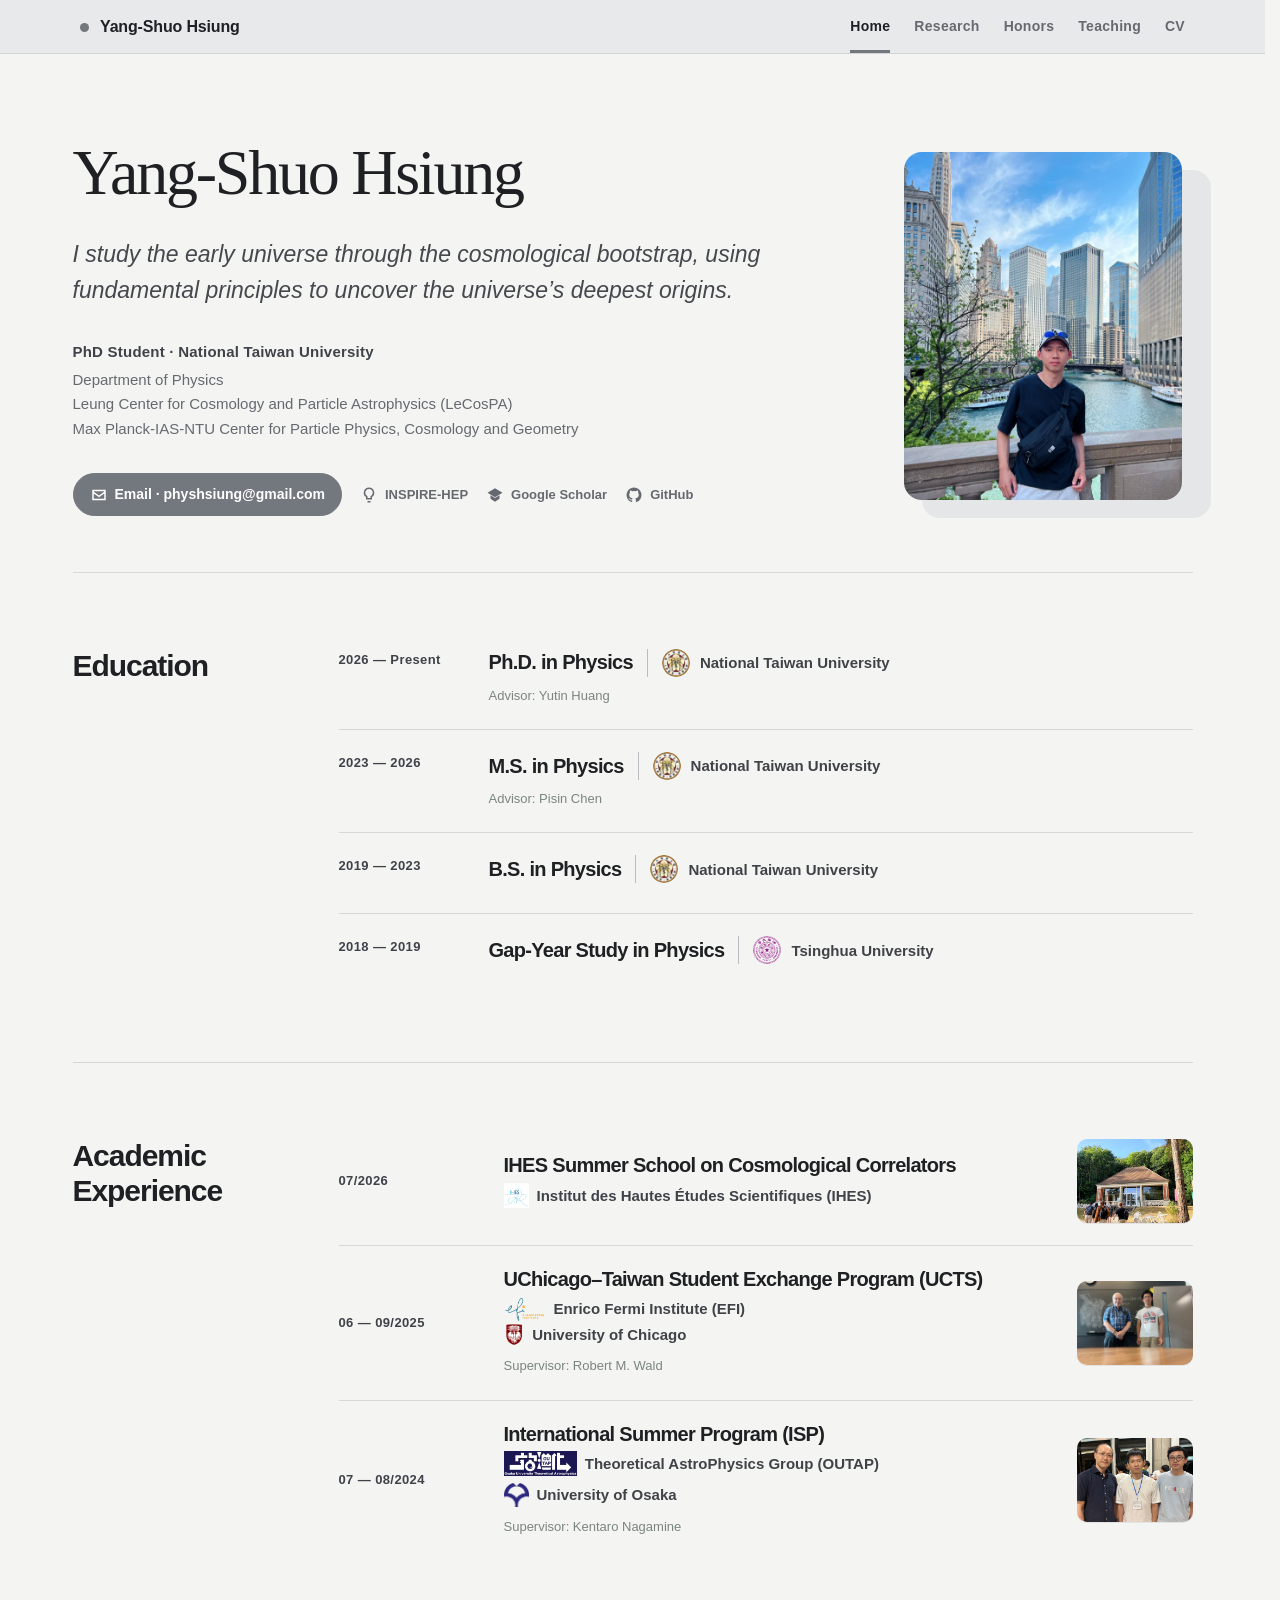
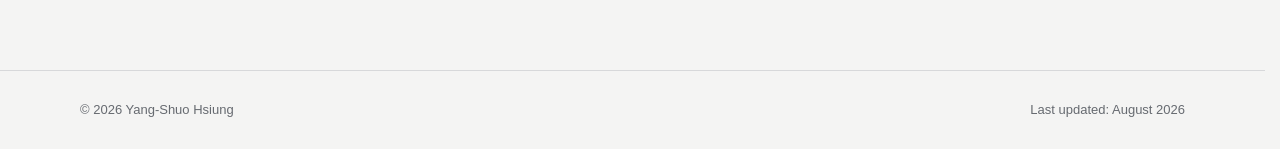
==== commit aa8839ac: "Optimize large website images" ====
--- a/index.html
+++ b/index.html
@@ -49,7 +49,7 @@
             </div>
         </div>
         <div class="profile-wrap">
-            <img src="images/home/main_profile.png" class="profile-photo" alt="Portrait of Yang-Shuo Hsiung">
+            <img src="images/home/main_profile_compressed.jpg" class="profile-photo" alt="Portrait of Yang-Shuo Hsiung">
         </div>
     </section>
 
@@ -112,15 +112,15 @@
                     <p class="resume-detail">Supervisor: Robert M. Wald</p>
                 </div>
                 <div class="experience-media">
-                    <button class="experience-photo-button" type="button" data-lightbox data-lightbox-src="images/home/2025_UCTS_Wald.jpg" aria-label="View the University of Chicago photo larger">
-                        <img class="experience-photo" src="images/home/2025_UCTS_Wald.jpg" width="1200" height="900" loading="lazy" alt="Yang-Shuo Hsiung with Robert Wald at the University of Chicago">
+                    <button class="experience-photo-button" type="button" data-lightbox data-lightbox-src="images/home/2025_UCTS_Wald_compressed.jpg" aria-label="View the University of Chicago photo larger">
+                        <img class="experience-photo" src="images/home/2025_UCTS_Wald_compressed.jpg" width="1200" height="900" loading="lazy" alt="Yang-Shuo Hsiung with Robert Wald at the University of Chicago">
                     </button>
                 </div>
             </article>
             <article class="resume-item has-experience-photo" tabindex="0">
                 <time>07 — 08/2024</time>
                 <div><h3>International Summer Program (ISP)</h3><p class="resume-institution experience-institution"><span class="institution-unit"><img src="images/home/UOsaka-OUTAP_logo.png" alt="OUTAP logo"><span>Theoretical AstroPhysics Group (OUTAP)</span></span><span class="institution-unit institution-unit-secondary"><img class="institution-seal" src="images/home/UOsaka_logo.png" alt="University of Osaka logo"><span>University of Osaka</span></span></p><p class="resume-detail">Supervisor: Kentaro Nagamine</p></div>
-                <div class="experience-media"><button class="experience-photo-button" type="button" data-lightbox data-lightbox-src="images/home/2024_UOsaka-OUTAP_group.jpg" aria-label="View the University of Osaka photo larger"><img class="experience-photo" src="images/home/2024_UOsaka-OUTAP_group.jpg" width="900" height="1200" loading="lazy" alt="Yang-Shuo Hsiung with the OUTAP group at the University of Osaka"></button></div>
+                <div class="experience-media"><button class="experience-photo-button" type="button" data-lightbox data-lightbox-src="images/home/2024_UOsaka-OUTAP_group_compressed.jpg" aria-label="View the University of Osaka photo larger"><img class="experience-photo" src="images/home/2024_UOsaka-OUTAP_group_compressed.jpg" width="900" height="1200" loading="lazy" alt="Yang-Shuo Hsiung with the OUTAP group at the University of Osaka"></button></div>
             </article>
         </div>
     </section>
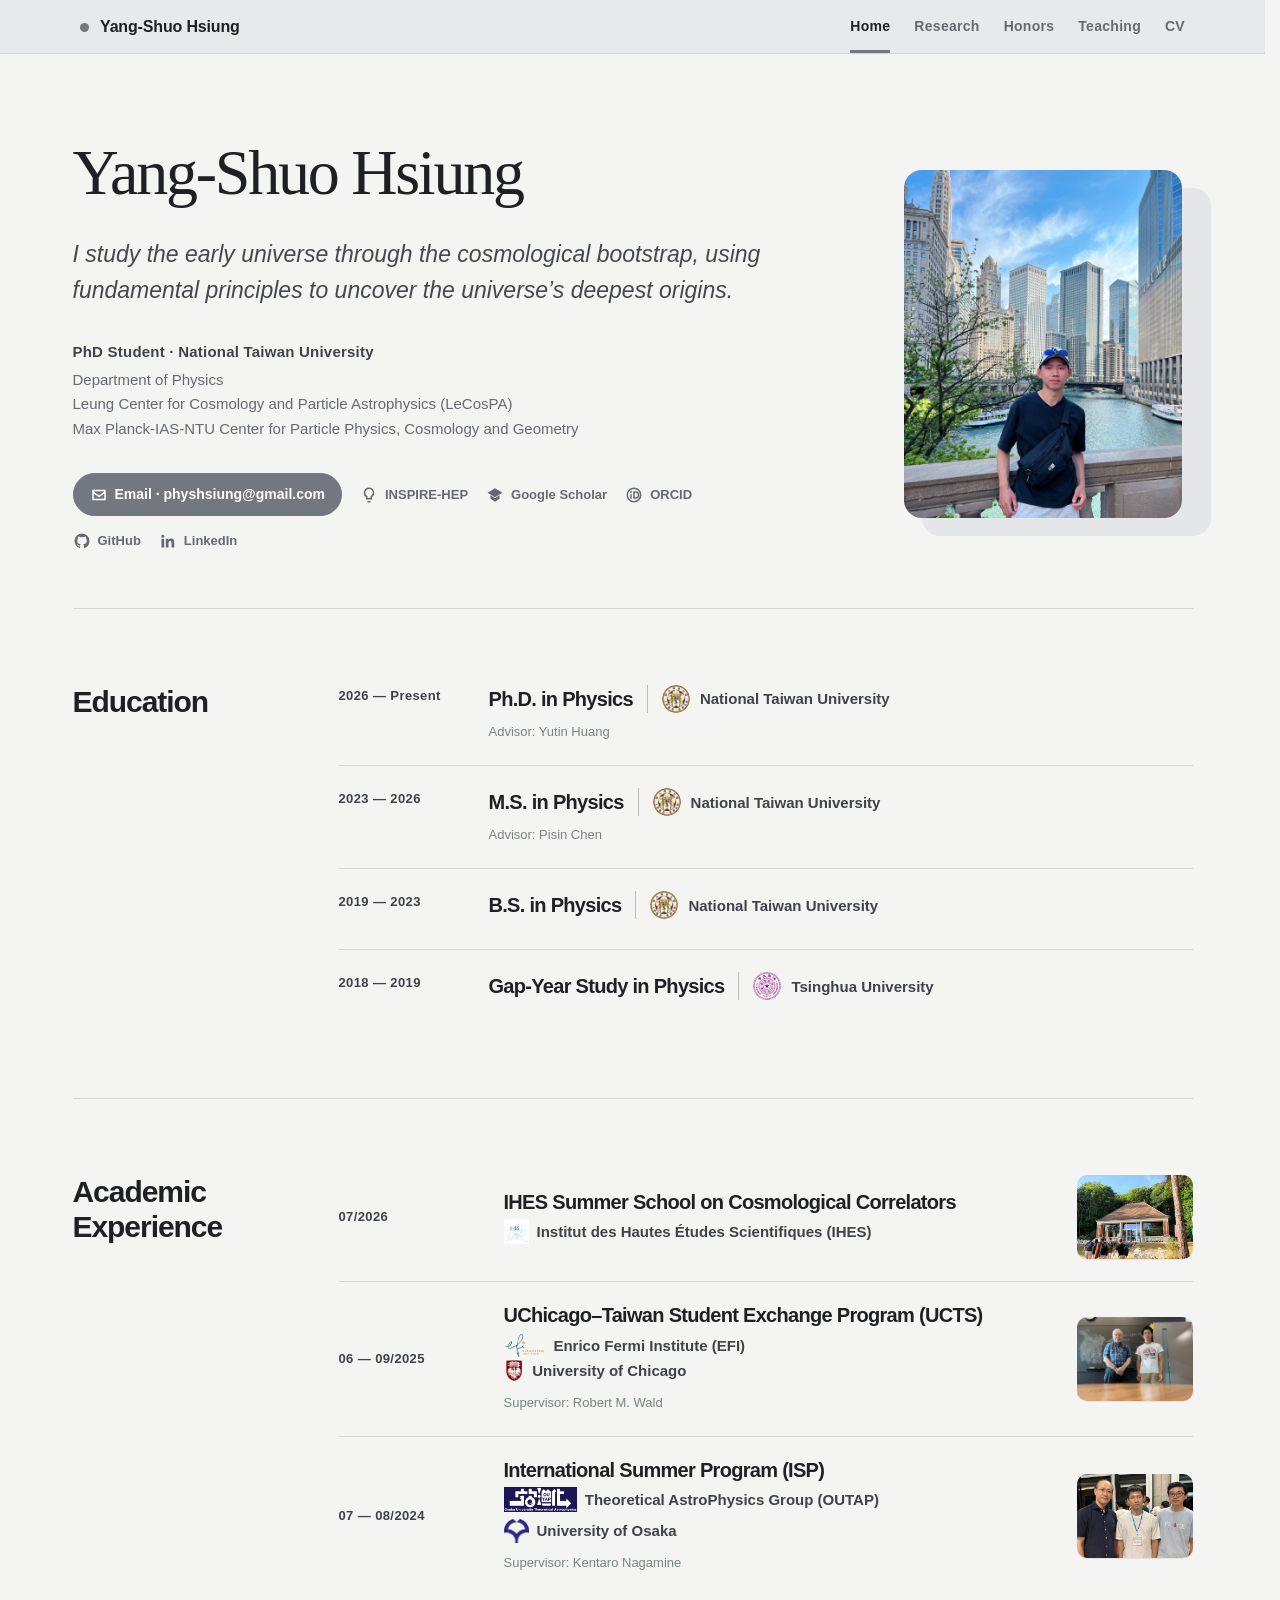
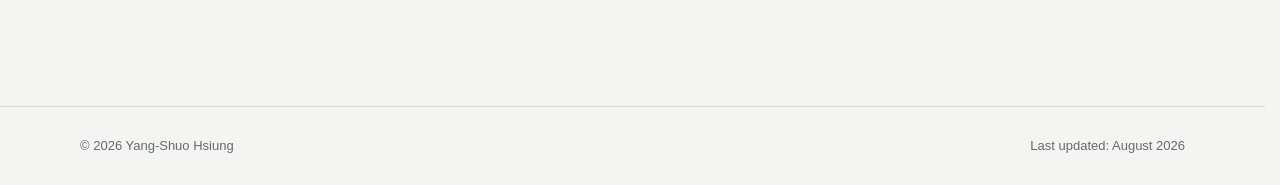
==== commit 9b27b517: "Add ORCID and LinkedIn profile links" ====
--- a/index.html
+++ b/index.html
@@ -12,7 +12,7 @@
     <meta property="og:image" content="https://physhsiung.github.io/images/home/profile.png">
     <meta name="twitter:card" content="summary">
     <title>Yang-Shuo Hsiung</title>
-    <link rel="stylesheet" href="style.css?v=20260808-11">
+    <link rel="stylesheet" href="style.css?v=20260814-20">
     <script src="site.js?v=20260807-1" defer></script>
 </head>
 <body>
@@ -41,11 +41,17 @@
                     Max Planck-IAS-NTU Center for Particle Physics, Cosmology and Geometry
                 </p>
             </div>
-            <div class="link-row profile-links">
-                <a class="button primary icon-link" href="mailto:physhsiung@gmail.com"><svg viewBox="0 0 24 24" aria-hidden="true"><path d="M3 5h18v14H3V5Zm2 2v.5l7 5 7-5V7H5Zm14 10V10l-7 5-7-5v7h14Z"/></svg><span>Email · physhsiung@gmail.com</span></a>
-                <a class="icon-link" href="https://inspirehep.net/authors/3087508?ui-citation-summary=true" aria-label="INSPIRE-HEP profile"><svg viewBox="0 0 24 24" aria-hidden="true"><path d="M12 2a7 7 0 0 0-4 12.74V18h8v-3.26A7 7 0 0 0 12 2Zm2 11.56V16h-4v-2.44l-.9-.6A5 5 0 1 1 14.9 13l-.9.56ZM10 20h4v2h-4v-2Z"/></svg><span>INSPIRE-HEP</span></a>
-                <a class="icon-link" href="https://scholar.google.com/citations?user=X8Riyq4AAAAJ&amp;hl=en" aria-label="Google Scholar profile"><svg viewBox="0 0 24 24" aria-hidden="true"><path d="m12 3 10 6-10 6L2 9l10-6Zm-6 9.4V17l6 4 6-4v-4.6l-6 3.6-6-3.6Z"/></svg><span>Google Scholar</span></a>
-                <a class="icon-link" href="https://github.com/physhsiung" aria-label="GitHub profile"><svg viewBox="0 0 24 24" aria-hidden="true"><path d="M12 2a10 10 0 0 0-3.16 19.49c.5.09.68-.22.68-.48v-1.87c-2.78.6-3.37-1.18-3.37-1.18-.45-1.16-1.11-1.47-1.11-1.47-.91-.62.07-.61.07-.61 1 .07 1.54 1.03 1.54 1.03.9 1.53 2.34 1.09 2.91.83.09-.65.35-1.09.64-1.34-2.22-.25-4.56-1.11-4.56-4.94 0-1.09.39-1.98 1.03-2.68-.1-.25-.45-1.27.1-2.64 0 0 .84-.27 2.75 1.02A9.58 9.58 0 0 1 12 6.82a9.6 9.6 0 0 1 2.5.34c1.91-1.29 2.75-1.02 2.75-1.02.55 1.37.2 2.39.1 2.64.64.7 1.03 1.59 1.03 2.68 0 3.84-2.34 4.68-4.57 4.93.36.31.68.92.68 1.86v2.76c0 .27.18.58.69.48A10 10 0 0 0 12 2Z"/></svg><span>GitHub</span></a>
+            <div class="profile-links">
+                <div class="profile-link-row">
+                    <a class="button primary icon-link" href="mailto:physhsiung@gmail.com"><svg viewBox="0 0 24 24" aria-hidden="true"><path d="M3 5h18v14H3V5Zm2 2v.5l7 5 7-5V7H5Zm14 10V10l-7 5-7-5v7h14Z"/></svg><span>Email · physhsiung@gmail.com</span></a>
+                    <a class="icon-link" href="https://inspirehep.net/authors/3087508?ui-citation-summary=true" aria-label="INSPIRE-HEP profile"><svg viewBox="0 0 24 24" aria-hidden="true"><path d="M12 2a7 7 0 0 0-4 12.74V18h8v-3.26A7 7 0 0 0 12 2Zm2 11.56V16h-4v-2.44l-.9-.6A5 5 0 1 1 14.9 13l-.9.56ZM10 20h4v2h-4v-2Z"/></svg><span>INSPIRE-HEP</span></a>
+                    <a class="icon-link" href="https://scholar.google.com/citations?user=X8Riyq4AAAAJ&amp;hl=en" aria-label="Google Scholar profile"><svg viewBox="0 0 24 24" aria-hidden="true"><path d="m12 3 10 6-10 6L2 9l10-6Zm-6 9.4V17l6 4 6-4v-4.6l-6 3.6-6-3.6Z"/></svg><span>Google Scholar</span></a>
+                    <a class="icon-link" href="https://orcid.org/0009-0005-2132-0681" target="_blank" rel="noopener" aria-label="ORCID profile"><svg viewBox="0 0 24 24" aria-hidden="true"><circle cx="12" cy="12" r="9" fill="none" stroke="currentColor" stroke-width="2"/><circle cx="8" cy="8" r="1.25"/><path d="M7 11h2v6H7zM11 7h3.1a5 5 0 0 1 0 10H11V7Zm2 2v6h1.1a3 3 0 0 0 0-6H13Z"/></svg><span>ORCID</span></a>
+                </div>
+                <div class="profile-link-row profile-link-row-secondary">
+                    <a class="icon-link" href="https://github.com/physhsiung" aria-label="GitHub profile"><svg viewBox="0 0 24 24" aria-hidden="true"><path d="M12 2a10 10 0 0 0-3.16 19.49c.5.09.68-.22.68-.48v-1.87c-2.78.6-3.37-1.18-3.37-1.18-.45-1.16-1.11-1.47-1.11-1.47-.91-.62.07-.61.07-.61 1 .07 1.54 1.03 1.54 1.03.9 1.53 2.34 1.09 2.91.83.09-.65.35-1.09.64-1.34-2.22-.25-4.56-1.11-4.56-4.94 0-1.09.39-1.98 1.03-2.68-.1-.25-.45-1.27.1-2.64 0 0 .84-.27 2.75 1.02A9.58 9.58 0 0 1 12 6.82a9.6 9.6 0 0 1 2.5.34c1.91-1.29 2.75-1.02 2.75-1.02.55 1.37.2 2.39.1 2.64.64.7 1.03 1.59 1.03 2.68 0 3.84-2.34 4.68-4.57 4.93.36.31.68.92.68 1.86v2.76c0 .27.18.58.69.48A10 10 0 0 0 12 2Z"/></svg><span>GitHub</span></a>
+                    <a class="icon-link" href="https://www.linkedin.com/in/yang-shuo-hsiung/" target="_blank" rel="noopener" aria-label="LinkedIn profile"><svg viewBox="0 0 24 24" aria-hidden="true"><path d="M5.1 3.5A2.1 2.1 0 1 1 5.1 7.7 2.1 2.1 0 0 1 5.1 3.5ZM3.3 9h3.6v11.5H3.3V9Zm5.8 0h3.45v1.57h.05c.48-.91 1.65-1.87 3.4-1.87 3.64 0 4.31 2.39 4.31 5.51v6.29h-3.59v-5.58c0-1.33-.03-3.04-1.85-3.04-1.85 0-2.14 1.45-2.14 2.94v5.68H9.1V9Z"/></svg><span>LinkedIn</span></a>
+                </div>
             </div>
         </div>
         <div class="profile-wrap">
--- a/style.css
+++ b/style.css
@@ -211,9 +211,8 @@
 .hero-affiliation { display: grid; gap: 0; }
 .hero-meta { margin: 0; color: var(--muted); font-size: 15px; line-height: 1.62; }
 
-.link-row { display: flex; flex-wrap: wrap; gap: 11px; margin-top: 32px; }
-
-.profile-links { align-items: center; gap: 18px; }
+.profile-links { display: grid; gap: 14px; margin-top: 32px; }
+.profile-link-row { display: flex; flex-wrap: wrap; align-items: center; gap: 18px; }
 
 .icon-link {
     display: inline-flex;
@@ -229,8 +228,7 @@
 .icon-link:hover { color: var(--ink); text-decoration: none; }
 .button.icon-link { color: white; }
 
-.button,
-.section-tabs a {
+.button {
     display: inline-flex;
     align-items: center;
     min-height: 43px;
@@ -245,8 +243,7 @@
     transition: transform 150ms ease, border-color 150ms ease, background 150ms ease;
 }
 
-.button:hover,
-.section-tabs a:hover {
+.button:hover {
     border-color: #aebbb5;
     color: var(--ink);
     transform: translateY(-2px);
@@ -266,25 +263,6 @@
 .section-kicker { color: var(--accent); font-size: 13px; font-weight: 800; letter-spacing: .12em; text-transform: uppercase; }
 .section-copy { max-width: 760px; }
 .section-copy p { color: #45484d; font-size: 19px; }
-
-.focus-grid {
-    display: grid;
-    grid-template-columns: repeat(2, minmax(0, 1fr));
-    gap: 18px;
-}
-
-.focus-card,
-.list-item,
-.publication-card {
-    padding: 28px;
-    background: var(--surface);
-    border: 1px solid var(--line);
-    border-radius: 14px;
-}
-
-.focus-card p,
-.list-item p,
-.publication-card p { margin: 0; color: var(--muted); font-size: 15px; }
 
 /* Profile / resume sections */
 
@@ -363,32 +341,12 @@
     transform: scale(2.15);
 }
 
-.experience-grid { display: grid; grid-template-columns: repeat(2, minmax(0, 1fr)); gap: 14px; }
-
-.experience-card {
-    min-height: 175px;
-    padding: 24px;
-    background: var(--surface);
-    border: 1px solid var(--line);
-    border-radius: 14px;
-}
-
-.experience-card span { color: var(--accent); font-size: 12px; font-weight: 800; letter-spacing: .06em; text-transform: uppercase; }
-.experience-card h3 { margin-top: 24px; }
-.experience-card p { margin: 0; color: var(--muted); font-size: 14px; }
-
 .page-header { max-width: 790px; padding-bottom: 58px; }
 .compact-page-header { padding-bottom: 54px; }
 .section-intro { color: var(--muted); font-size: 20px; line-height: 1.65; }
-.section-tabs { display: flex; flex-wrap: wrap; gap: 10px; margin-top: 30px; }
 
 .research-block { padding: 62px 0; border-top: 1px solid var(--line); scroll-margin-top: 74px; }
 .section-label { margin-bottom: 12px; color: var(--accent); font-size: 13px; font-weight: 800; letter-spacing: .12em; text-transform: uppercase; }
-.item-list { display: grid; gap: 18px; margin-top: 32px; }
-.list-item { display: grid; grid-template-columns: 190px minmax(0, 1fr); gap: 32px; }
-.list-item h3 { font-family: Georgia, "Times New Roman", serif; font-size: 25px; font-weight: 500; }
-.list-item.featured { border-color: #bfc1c5; box-shadow: inset 4px 0 0 var(--accent); }
-.status { display: inline-block; margin-bottom: 14px; color: var(--accent); font-size: 12px; font-weight: 800; letter-spacing: .1em; text-transform: uppercase; }
 
 .trajectory-intro { max-width: 780px; margin: 0 0 36px; color: var(--muted); font-size: 18px; }
 .research-timeline { position: relative; display: grid; gap: 30px; padding-left: 34px; }
@@ -461,8 +419,6 @@
 .citation-list > :last-child { border-bottom: 1px solid var(--line); }
 .citation-note { display: inline-block; min-width: 82px; color: var(--accent-dark); font-size: 13px; font-weight: 800; }
 .citation-list strong { color: var(--ink); }
-.resource-link { display: inline-block; margin-left: 7px; font-size: 12px; font-weight: 750; white-space: nowrap; }
-
 .talk-list > p { display: grid; grid-template-columns: 82px minmax(0, 1fr); align-items: start; gap: 14px; }
 .talk-list > :first-child { border-top: 0; }
 .talk-list .citation-note { min-width: 0; padding-top: 4px; }
@@ -479,10 +435,6 @@
 .publication-entry h3 a { color: inherit; text-decoration: none; }
 .publication-entry h3 a:hover { text-decoration: underline; text-underline-offset: 4px; }
 .publication-entry p { margin: 0; color: var(--muted); font-size: 14px; }
-.publication-links { display: flex; flex-wrap: wrap; gap: 9px; margin-top: 16px; }
-.publication-links a { padding: 5px 10px; border: 1px solid var(--line); border-radius: 999px; background: var(--surface); font-size: 12px; font-weight: 800; text-decoration: none; }
-.publication-links a:hover { border-color: #aeb1b6; color: var(--ink); }
-
 /* Research page refinements */
 
 .site-header { min-height: 51px; }
@@ -565,8 +517,6 @@
 .research-gallery-arrow { width: 48px; height: 48px; margin: 12px; border-radius: 50%; font-size: 24px; }
 .research-gallery-close { position: absolute; top: 0; right: 0; z-index: 2; width: 44px; height: 44px; border-radius: 50%; font-size: 30px; line-height: 1; }
 
-.honors-compact-list p { display: grid; grid-template-columns: 90px minmax(0, 1fr); gap: 20px; }
-
 /* Interactive honors */
 
 .honors-layout { display: grid; grid-template-columns: minmax(0, 1fr) 390px; align-items: start; gap: 54px; margin-top: 28px; }
@@ -674,13 +624,6 @@
 .tutoring-list .resume-item { padding-top: 13px; padding-bottom: 13px; }
 .tutoring-list .resume-item h3 { margin-bottom: 1px; font-size: 20px; }
 .tutoring-list .resume-item p { font-size: 15px; font-weight: 500; }
-.three-up { grid-template-columns: repeat(3, minmax(0, 1fr)); }
-.outreach-list { display: grid; grid-template-columns: repeat(2, minmax(0, 1fr)); gap: 0 44px; }
-.outreach-list article { display: grid; grid-template-columns: 75px minmax(0, 1fr); gap: 15px; padding: 22px 0; border-top: 1px solid var(--line); }
-.outreach-list time { color: var(--accent-dark); font-size: 12px; font-weight: 800; }
-.outreach-list h3 { font-size: 18px; }
-.outreach-list p { margin: 0; color: var(--muted); font-size: 14px; }
-
 .cv-panel {
     display: grid;
     grid-template-columns: minmax(0, 1fr) auto;
@@ -703,12 +646,6 @@
 }
 
 .cv-file-meta p + p { margin-top: 6px; }
-
-.cv-summary { display: grid; grid-template-columns: repeat(3, minmax(0, 1fr)); gap: 14px; margin-bottom: 24px; }
-.cv-summary article { min-height: 180px; padding: 26px; background: var(--surface); border: 1px solid var(--line); border-radius: 14px; }
-.cv-summary span { color: var(--accent); font-size: 12px; font-weight: 800; letter-spacing: .08em; text-transform: uppercase; }
-.cv-summary h2 { margin: 28px 0 8px; font-family: Georgia, "Times New Roman", serif; font-size: 24px; font-weight: 500; }
-.cv-summary p { margin: 0; color: var(--muted); font-size: 14px; }
 
 .site-footer {
     display: flex;
@@ -736,7 +673,6 @@
     .button.icon-link span { position: static; width: auto; height: auto; overflow: visible; clip: auto; }
     .home-section { grid-template-columns: 1fr; gap: 22px; padding-top: 54px; }
     .home-section + .home-section { margin-top: 54px; }
-    .focus-grid { grid-template-columns: 1fr; }
     .profile-section { grid-template-columns: 1fr; gap: 26px; padding-top: 54px; }
     .profile-section + .profile-section { margin-top: 54px; }
     .resume-item, .experience-list .has-experience-photo { grid-template-columns: 1fr; gap: 7px; }
@@ -751,7 +687,6 @@
     .experience-photo { width: 100%; height: auto; aspect-ratio: 16 / 9; transform: none; }
     .experience-photo-button:hover .experience-photo,
     .experience-photo-button:focus-visible .experience-photo { transform: none; }
-    .experience-grid, .three-up { grid-template-columns: 1fr; }
     .trajectory-intro { font-size: 16px; }
     .research-timeline { padding-left: 24px; }
     .research-timeline::before { left: 5px; }
@@ -777,8 +712,6 @@
     .research-gallery-next { right: 0; }
     .research-gallery figcaption { justify-content: center; text-align: center; }
     .research-gallery figcaption span:last-child { display: none; }
-    .list-item { grid-template-columns: 1fr; gap: 16px; padding: 23px; }
-    .honors-compact-list p { grid-template-columns: 1fr; gap: 4px; }
     .honors-layout { grid-template-columns: 1fr; gap: 36px; }
     .honor-preview { position: static; grid-column: 1 / -1; margin: 16px 0 4px; padding: 20px; border: 1px solid var(--line); border-radius: 12px; background: var(--surface); }
     .honor-preview h2 { font-size: 25px; }
@@ -786,14 +719,12 @@
     .honor-media img { max-height: 430px; }
     .honor-photo-placeholder { aspect-ratio: 16 / 9; }
     .teaching-section { grid-template-columns: 1fr; gap: 24px; }
-    .outreach-list { grid-template-columns: 1fr; }
     .cv-panel { grid-template-columns: 1fr; }
-    .cv-summary { grid-template-columns: 1fr; }
     .site-footer { flex-direction: column; gap: 4px; }
 }
 
 @media (prefers-reduced-motion: reduce) {
     html { scroll-behavior: auto; }
-    .button, .section-tabs a { transition: none; }
+    .button { transition: none; }
     .research-carousel-stage .research-slide { transition: none; }
 }
